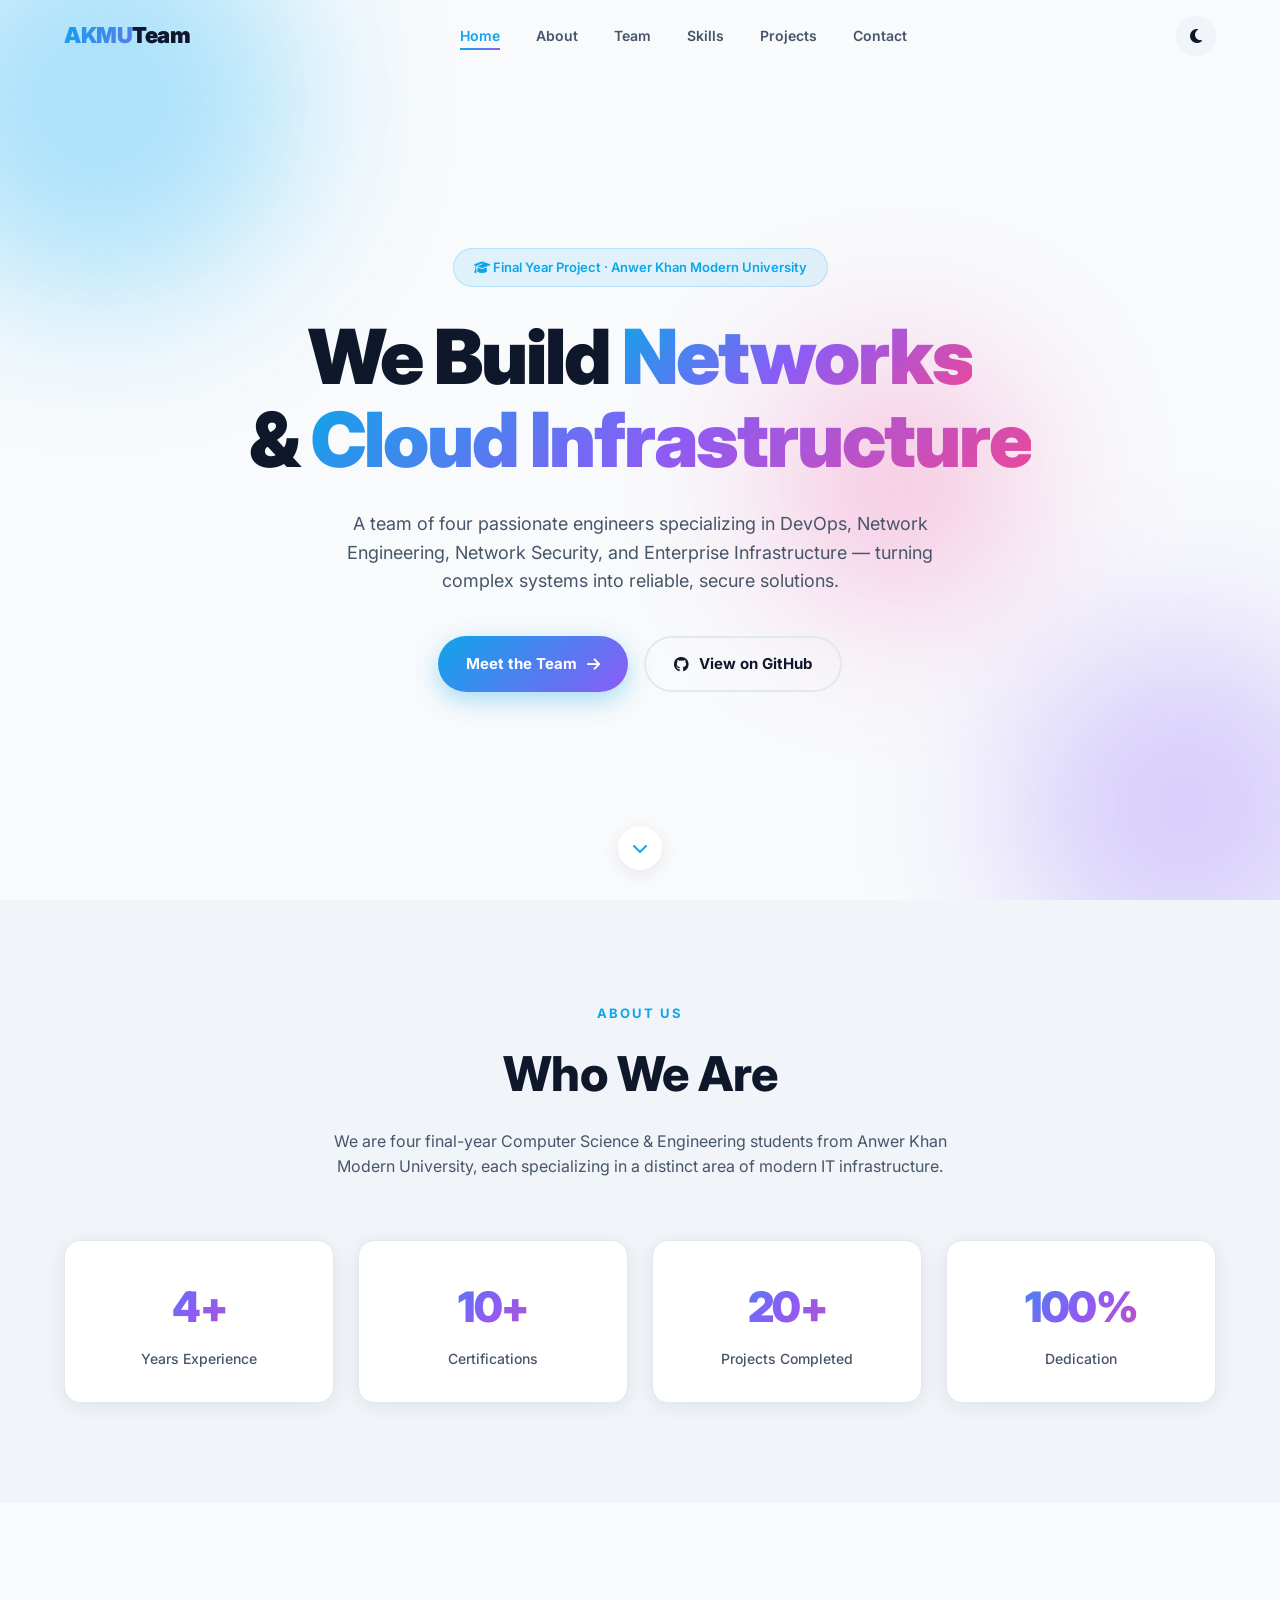
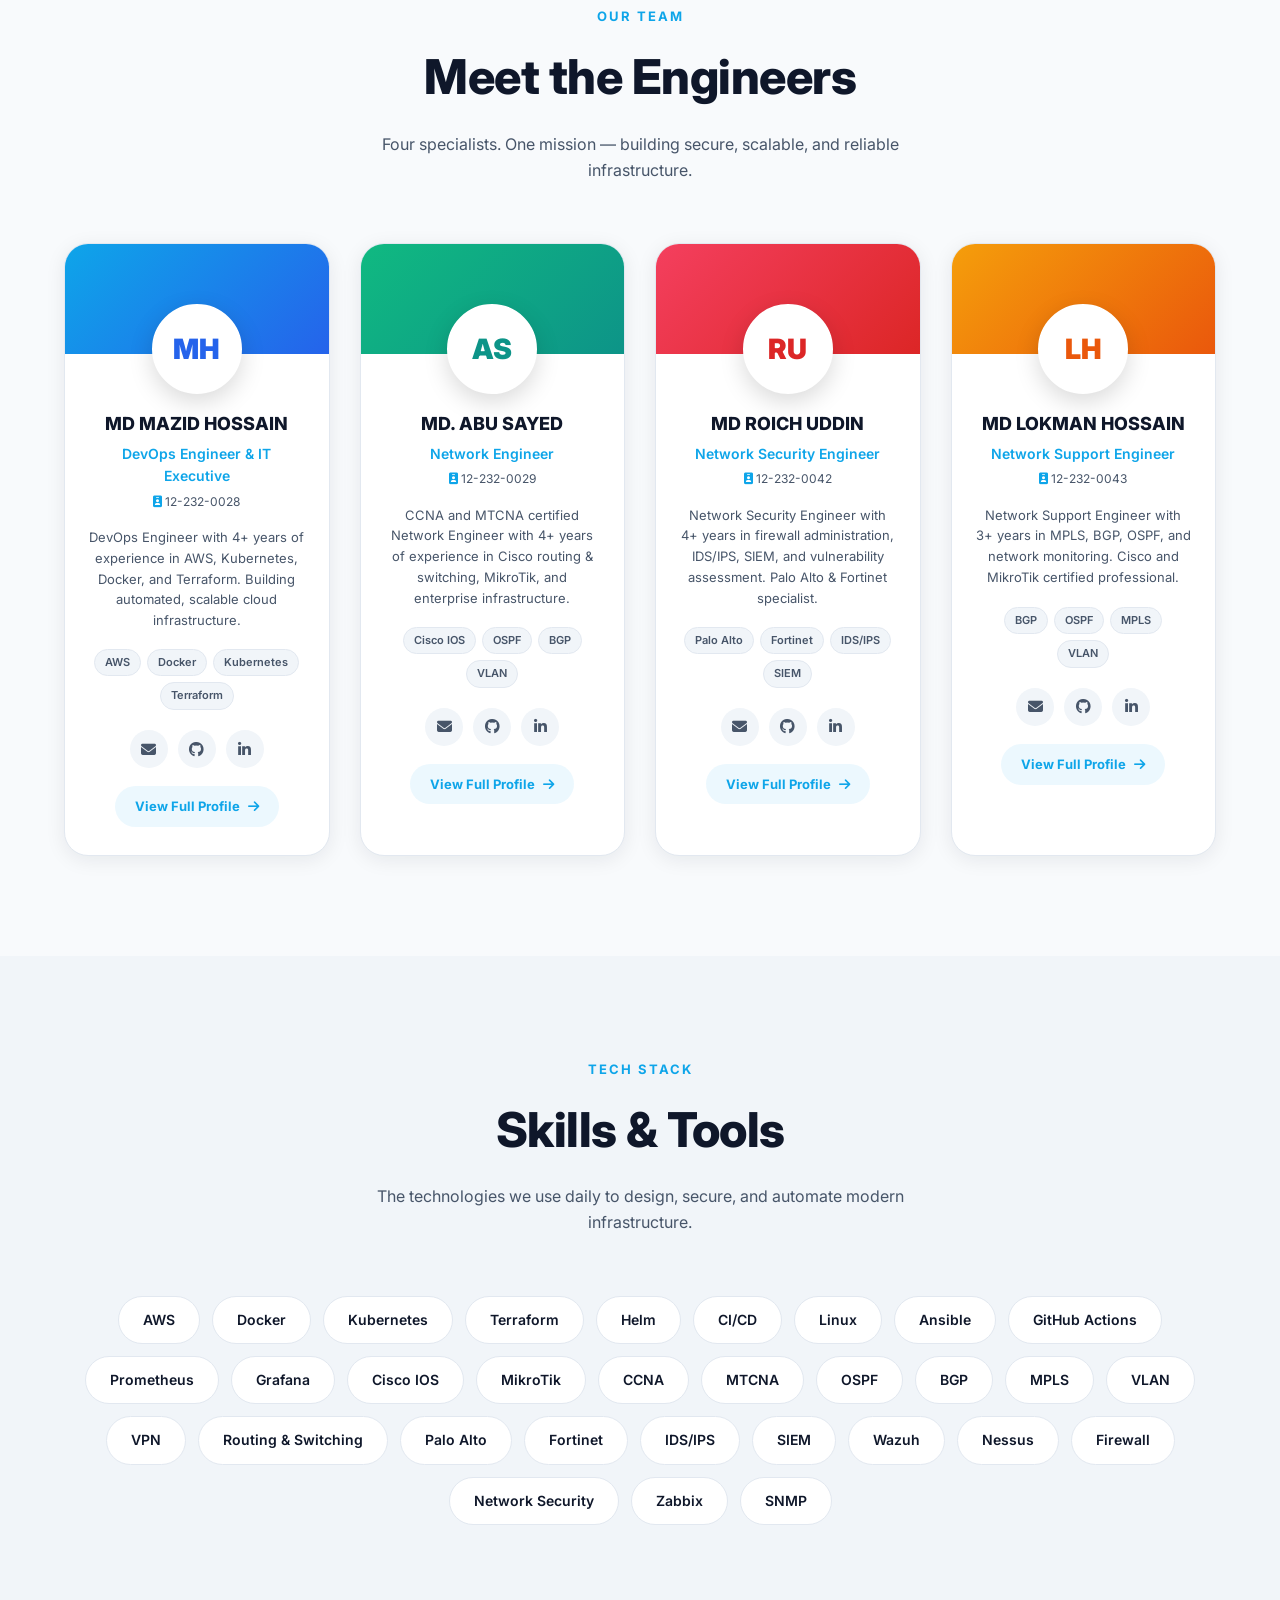
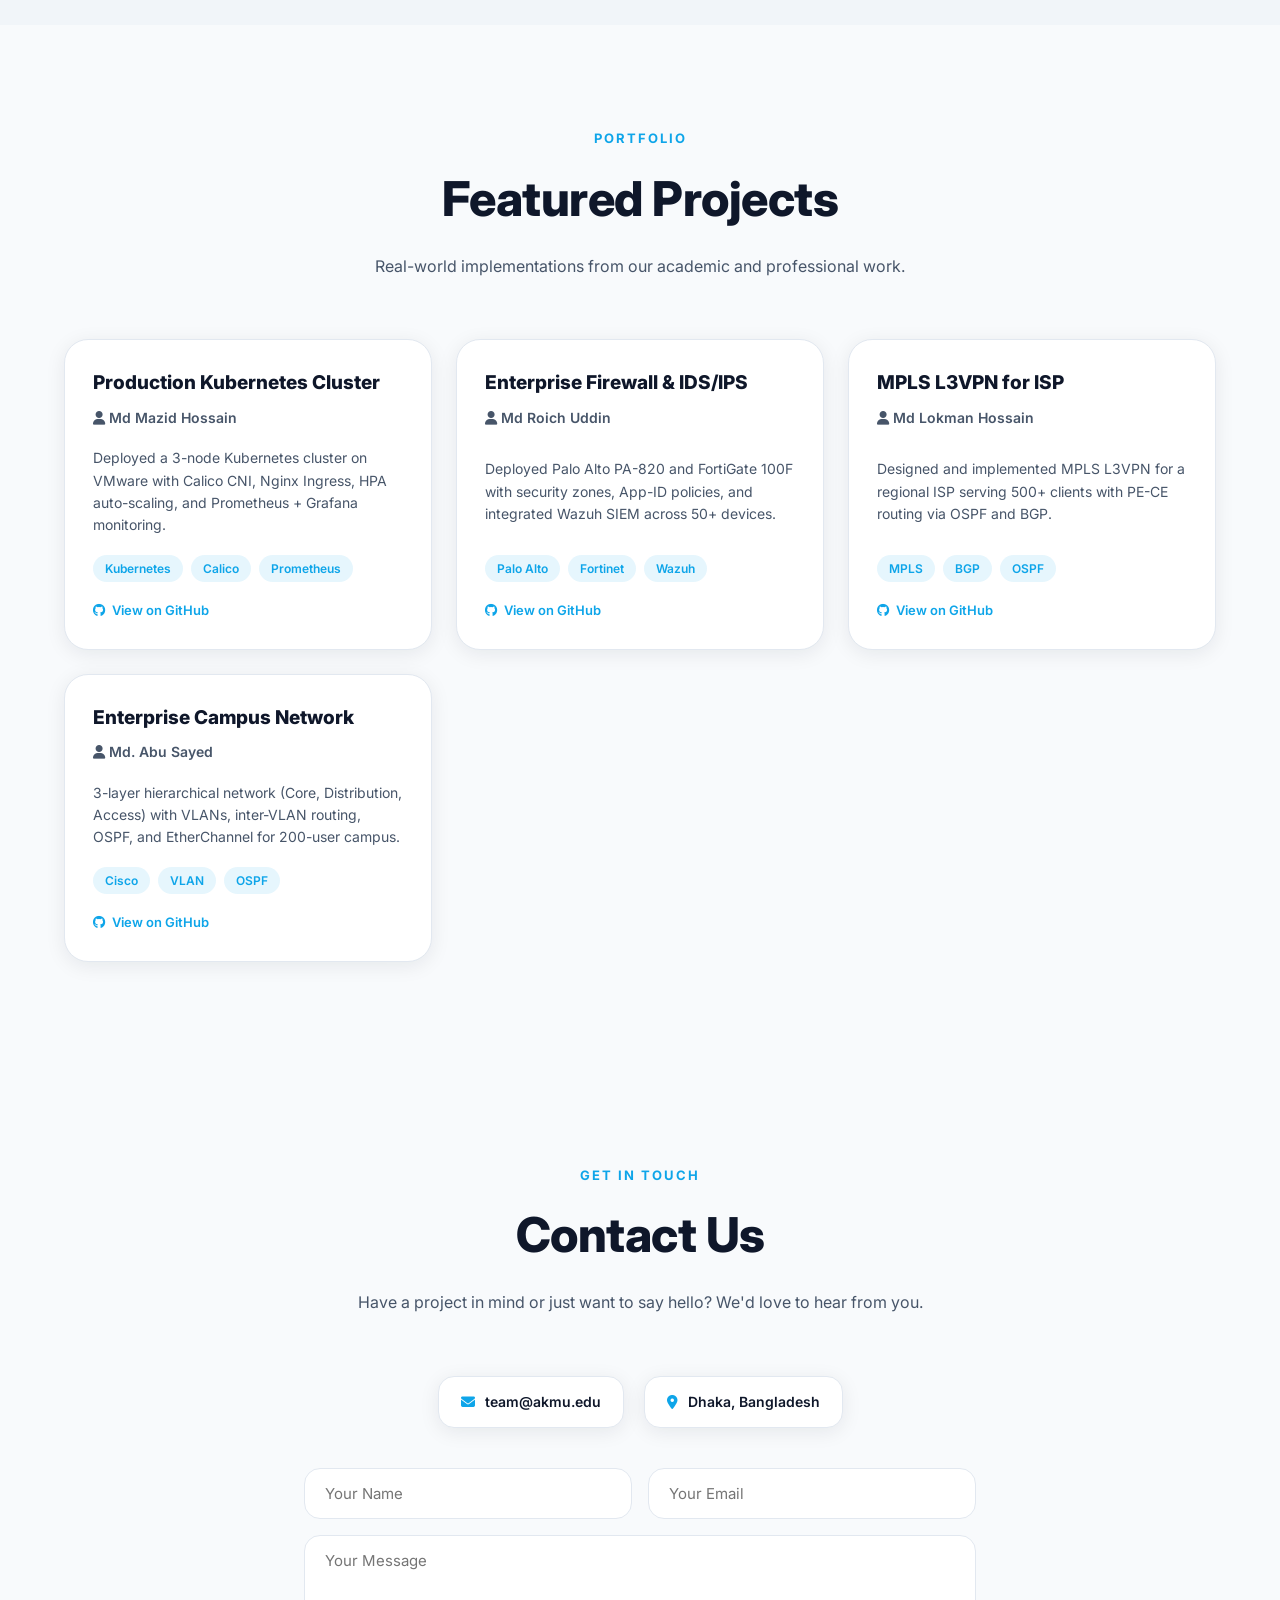
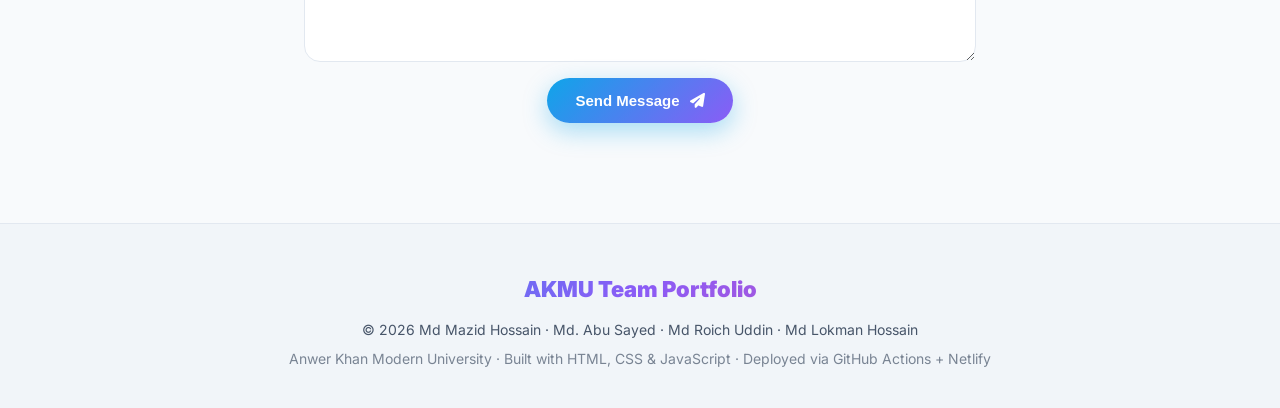
==== index.html @ a381afcb "feat: initial commit of AKMU team portfolio project" ====
<!DOCTYPE html>
<html lang="en">
<head>
  <meta charset="UTF-8" />
  <meta name="viewport" content="width=device-width, initial-scale=1.0" />
  <meta name="description" content="Team Portfolio — Anwer Khan Modern University Final Year Project. A team of 4 engineers specializing in DevOps, Networking, and Network Security." />
  <meta name="keywords" content="AKMU, Anwer Khan Modern University, Team Portfolio, DevOps, Networking, Network Security" />
  <meta name="author" content="AKMU Team" />
  <meta property="og:title" content="AKMU Team Portfolio" />
  <meta property="og:description" content="A team of 4 engineers — DevOps, Networking, and Security specialists." />
  <meta property="og:type" content="website" />

  <title>AKMU Team Portfolio | Networking · Security · DevOps</title>

  <link rel="icon" type="image/svg+xml" href="assets/favicon.svg" />
  <link rel="preconnect" href="https://fonts.googleapis.com">
  <link rel="preconnect" href="https://fonts.gstatic.com" crossorigin>
  <link href="https://fonts.googleapis.com/css2?family=Inter:wght@300;400;500;600;700;800;900&display=swap" rel="stylesheet">
  <link rel="stylesheet" href="https://cdnjs.cloudflare.com/ajax/libs/font-awesome/6.5.0/css/all.min.css">

  <link rel="stylesheet" href="css/style.css">
  <link rel="stylesheet" href="css/responsive.css">
</head>
<body>

  <nav class="navbar" id="navbar">
    <div class="nav-container">
      <a href="#home" class="logo">AKMU<span>Team</span></a>
      <ul class="nav-links" id="navLinks">
        <li><a href="#home" class="active">Home</a></li>
        <li><a href="#about">About</a></li>
        <li><a href="#team">Team</a></li>
        <li><a href="#skills">Skills</a></li>
        <li><a href="#projects">Projects</a></li>
        <li><a href="#contact">Contact</a></li>
      </ul>
      <div class="nav-actions">
        <button class="theme-toggle" id="themeToggle" aria-label="Toggle dark mode">
          <i class="fas fa-moon"></i>
        </button>
        <button class="hamburger" id="hamburger" aria-label="Open menu">
          <i class="fas fa-bars"></i>
        </button>
      </div>
    </div>
  </nav>

  <section class="hero" id="home">
    <div class="blob blob-1"></div>
    <div class="blob blob-2"></div>
    <div class="blob blob-3"></div>
    <div class="hero-content">
      <span class="hero-badge">
        <i class="fas fa-graduation-cap"></i> Final Year Project · Anwer Khan Modern University
      </span>
      <h1>
        We Build <span class="gradient-text">Networks</span><br>
        & <span class="gradient-text">Cloud Infrastructure</span>
      </h1>
      <p class="hero-desc">
        A team of four passionate engineers specializing in DevOps, Network Engineering,
        Network Security, and Enterprise Infrastructure — turning complex systems into
        reliable, secure solutions.
      </p>
      <div class="hero-buttons">
        <a href="#team" class="btn btn-primary">
          Meet the Team <i class="fas fa-arrow-right"></i>
        </a>
        <a href="https://github.com/" target="_blank" rel="noreferrer" class="btn btn-outline">
          <i class="fab fa-github"></i> View on GitHub
        </a>
      </div>
    </div>
    <a href="#about" class="scroll-down" aria-label="Scroll down">
      <i class="fas fa-chevron-down"></i>
    </a>
  </section>

  <section class="about section" id="about">
    <div class="container">
      <div class="section-header">
        <span class="section-tag">About Us</span>
        <h2>Who We Are</h2>
        <p>
          We are four final-year Computer Science & Engineering students from
          Anwer Khan Modern University, each specializing in a distinct area of
          modern IT infrastructure.
        </p>
      </div>
      <div class="stats-grid">
        <div class="stat-card"><h3 class="gradient-text">4+</h3><p>Years Experience</p></div>
        <div class="stat-card"><h3 class="gradient-text">10+</h3><p>Certifications</p></div>
        <div class="stat-card"><h3 class="gradient-text">20+</h3><p>Projects Completed</p></div>
        <div class="stat-card"><h3 class="gradient-text">100%</h3><p>Dedication</p></div>
      </div>
    </div>
  </section>

  <section class="team section" id="team">
    <div class="container">
      <div class="section-header">
        <span class="section-tag">Our Team</span>
        <h2>Meet the Engineers</h2>
        <p>Four specialists. One mission — building secure, scalable, and reliable infrastructure.</p>
      </div>
      <div class="team-grid" id="teamGrid"></div>
    </div>
  </section>

  <section class="skills section" id="skills">
    <div class="container">
      <div class="section-header">
        <span class="section-tag">Tech Stack</span>
        <h2>Skills & Tools</h2>
        <p>The technologies we use daily to design, secure, and automate modern infrastructure.</p>
      </div>
      <div class="skills-cloud" id="skillsCloud"></div>
    </div>
  </section>

  <section class="projects section" id="projects">
    <div class="container">
      <div class="section-header">
        <span class="section-tag">Portfolio</span>
        <h2>Featured Projects</h2>
        <p>Real-world implementations from our academic and professional work.</p>
      </div>
      <div class="projects-grid" id="projectsGrid"></div>
    </div>
  </section>

  <section class="contact section" id="contact">
    <div class="container-narrow">
      <div class="section-header">
        <span class="section-tag">Get in Touch</span>
        <h2>Contact Us</h2>
        <p>Have a project in mind or just want to say hello? We'd love to hear from you.</p>
      </div>
      <div class="contact-info">
        <div class="info-item"><i class="fas fa-envelope"></i><span>team@akmu.edu</span></div>
        <div class="info-item"><i class="fas fa-map-marker-alt"></i><span>Dhaka, Bangladesh</span></div>
      </div>
      <form class="contact-form" name="contact" method="POST" data-netlify="true">
        <input type="hidden" name="form-name" value="contact" />
        <div class="form-row">
          <input type="text" name="name" placeholder="Your Name" required />
          <input type="email" name="email" placeholder="Your Email" required />
        </div>
        <textarea name="message" rows="5" placeholder="Your Message" required></textarea>
        <button type="submit" class="btn btn-primary">
          Send Message <i class="fas fa-paper-plane"></i>
        </button>
      </form>
    </div>
  </section>

  <footer class="footer">
    <div class="container">
      <h3 class="gradient-text">AKMU Team Portfolio</h3>
      <p>© <span id="year"></span> Md Mazid Hossain · Md. Abu Sayed · Md Roich Uddin · Md Lokman Hossain</p>
      <p class="footer-sub">
        Anwer Khan Modern University · Built with HTML, CSS & JavaScript · Deployed via GitHub Actions + Netlify
      </p>
    </div>
  </footer>

  <script src="js/data.js"></script>
  <script src="js/team.js"></script>
  <script src="js/main.js"></script>
  <script src="js/darkmode.js"></script>
</body>
</html>
---- css/style.css ----
* { margin: 0; padding: 0; box-sizing: border-box; }

:root {
  --primary: #0ea5e9;
  --accent: #8b5cf6;
  --pink: #ec4899;
  --bg: #f8fafc;
  --bg-alt: #f1f5f9;
  --card: #ffffff;
  --text: #0f172a;
  --text-soft: #475569;
  --border: #e2e8f0;
  --shadow: 0 4px 20px rgba(15, 23, 42, 0.08);
  --shadow-lg: 0 20px 40px rgba(15, 23, 42, 0.15);
  --radius: 16px;
  --radius-lg: 24px;
  --transition: all 0.3s cubic-bezier(0.4, 0, 0.2, 1);
}

body.dark {
  --bg: #0f172a;
  --bg-alt: #1e293b;
  --card: #1e293b;
  --text: #f1f5f9;
  --text-soft: #94a3b8;
  --border: #334155;
  --shadow: 0 4px 20px rgba(0, 0, 0, 0.3);
  --shadow-lg: 0 20px 40px rgba(0, 0, 0, 0.5);
}

html { scroll-behavior: smooth; }

body {
  font-family: 'Inter', system-ui, -apple-system, sans-serif;
  background: var(--bg);
  color: var(--text);
  line-height: 1.6;
  overflow-x: hidden;
  transition: background 0.3s, color 0.3s;
}

img { max-width: 100%; display: block; }
a { text-decoration: none; color: inherit; }
ul { list-style: none; }

.container { max-width: 1200px; margin: 0 auto; padding: 0 24px; }
.container-narrow { max-width: 720px; margin: 0 auto; padding: 0 24px; }
.section { padding: 100px 0; }

.section-header { text-align: center; margin-bottom: 60px; }

.section-tag {
  display: inline-block;
  font-size: 13px;
  font-weight: 700;
  text-transform: uppercase;
  letter-spacing: 2px;
  color: var(--primary);
  margin-bottom: 12px;
}

.section-header h2 {
  font-size: clamp(28px, 4vw, 48px);
  font-weight: 800;
  margin-bottom: 16px;
  letter-spacing: -0.5px;
}

.section-header p {
  color: var(--text-soft);
  max-width: 620px;
  margin: 0 auto;
  font-size: 16px;
}

.gradient-text {
  background: linear-gradient(135deg, #0ea5e9 0%, #8b5cf6 50%, #ec4899 100%);
  -webkit-background-clip: text;
  background-clip: text;
  -webkit-text-fill-color: transparent;
}

/* NAVBAR */
.navbar {
  position: fixed;
  top: 0; left: 0; width: 100%;
  z-index: 1000;
  padding: 16px 0;
  transition: var(--transition);
}

.navbar.scrolled {
  background: rgba(255, 255, 255, 0.85);
  backdrop-filter: blur(20px);
  -webkit-backdrop-filter: blur(20px);
  box-shadow: var(--shadow);
  padding: 12px 0;
}

body.dark .navbar.scrolled { background: rgba(15, 23, 42, 0.85); }

.nav-container {
  max-width: 1200px;
  margin: 0 auto;
  padding: 0 24px;
  display: flex;
  align-items: center;
  justify-content: space-between;
}

.logo {
  font-size: 22px;
  font-weight: 900;
  letter-spacing: -0.5px;
  background: linear-gradient(135deg, #0ea5e9, #8b5cf6);
  -webkit-background-clip: text;
  background-clip: text;
  -webkit-text-fill-color: transparent;
}

.logo span { -webkit-text-fill-color: var(--text); color: var(--text); }

.nav-links { display: flex; gap: 36px; }

.nav-links a {
  font-size: 14px;
  font-weight: 600;
  color: var(--text-soft);
  position: relative;
  transition: var(--transition);
}

.nav-links a::after {
  content: '';
  position: absolute;
  bottom: -6px; left: 0;
  width: 0; height: 2px;
  background: linear-gradient(90deg, var(--primary), var(--accent));
  transition: width 0.3s;
}

.nav-links a:hover, .nav-links a.active { color: var(--primary); }
.nav-links a:hover::after, .nav-links a.active::after { width: 100%; }

.nav-actions { display: flex; align-items: center; gap: 12px; }

.theme-toggle, .hamburger {
  width: 40px; height: 40px;
  border-radius: 50%;
  border: none;
  background: var(--bg-alt);
  color: var(--text);
  cursor: pointer;
  font-size: 16px;
  transition: var(--transition);
  display: flex;
  align-items: center;
  justify-content: center;
}

.theme-toggle:hover {
  background: linear-gradient(135deg, var(--primary), var(--accent));
  color: #fff;
  transform: rotate(20deg);
}

.hamburger { display: none; }

/* HERO */
.hero {
  min-height: 100vh;
  display: flex;
  align-items: center;
  justify-content: center;
  position: relative;
  overflow: hidden;
  padding: 100px 24px 60px;
}

.blob {
  position: absolute;
  border-radius: 50%;
  filter: blur(80px);
  opacity: 0.4;
  animation: float 8s ease-in-out infinite;
}

.blob-1 { width: 400px; height: 400px; background: #38bdf8; top: -100px; left: -100px; }
.blob-2 { width: 350px; height: 350px; background: #a78bfa; bottom: -80px; right: -80px; animation-delay: 2s; }
.blob-3 { width: 250px; height: 250px; background: #f472b6; top: 40%; right: 20%; animation-delay: 4s; }

@keyframes float {
  0%, 100% { transform: translate(0, 0) scale(1); }
  50% { transform: translate(30px, -30px) scale(1.1); }
}

.hero-content { max-width: 900px; text-align: center; position: relative; z-index: 2; }

.hero-badge {
  display: inline-block;
  padding: 8px 20px;
  font-size: 13px;
  font-weight: 600;
  border-radius: 999px;
  background: rgba(14, 165, 233, 0.1);
  color: var(--primary);
  border: 1px solid rgba(14, 165, 233, 0.2);
  margin-bottom: 28px;
  animation: fadeUp 0.8s ease-out;
}

.hero h1 {
  font-size: clamp(36px, 6vw, 76px);
  font-weight: 900;
  line-height: 1.1;
  letter-spacing: -2px;
  margin-bottom: 28px;
  animation: fadeUp 0.8s ease-out 0.1s both;
}

.hero-desc {
  font-size: clamp(15px, 1.5vw, 18px);
  color: var(--text-soft);
  max-width: 640px;
  margin: 0 auto 40px;
  animation: fadeUp 0.8s ease-out 0.2s both;
}

.hero-buttons {
  display: flex;
  gap: 16px;
  justify-content: center;
  flex-wrap: wrap;
  animation: fadeUp 0.8s ease-out 0.3s both;
}

@keyframes fadeUp {
  from { opacity: 0; transform: translateY(30px); }
  to { opacity: 1; transform: translateY(0); }
}

.btn {
  display: inline-flex;
  align-items: center;
  gap: 10px;
  padding: 14px 28px;
  border-radius: 999px;
  font-size: 15px;
  font-weight: 700;
  cursor: pointer;
  border: none;
  transition: var(--transition);
  white-space: nowrap;
}

.btn-primary {
  background: linear-gradient(135deg, var(--primary), var(--accent));
  color: #fff;
  box-shadow: 0 8px 24px rgba(14, 165, 233, 0.35);
}

.btn-primary:hover { transform: translateY(-3px); box-shadow: 0 12px 32px rgba(14, 165, 233, 0.5); }

.btn-outline {
  background: transparent;
  color: var(--text);
  border: 2px solid var(--border);
}

.btn-outline:hover { border-color: var(--primary); color: var(--primary); transform: translateY(-3px); }

.scroll-down {
  position: absolute;
  bottom: 30px;
  left: 50%;
  transform: translateX(-50%);
  width: 44px; height: 44px;
  border-radius: 50%;
  background: var(--card);
  box-shadow: var(--shadow);
  display: flex;
  align-items: center;
  justify-content: center;
  color: var(--primary);
  animation: bounce 2s infinite;
  z-index: 2;
}

@keyframes bounce {
  0%, 100% { transform: translateX(-50%) translateY(0); }
  50% { transform: translateX(-50%) translateY(-10px); }
}

/* ABOUT */
.about { background: var(--bg-alt); }

.stats-grid { display: grid; grid-template-columns: repeat(4, 1fr); gap: 24px; }

.stat-card {
  background: var(--card);
  padding: 32px 20px;
  border-radius: var(--radius);
  text-align: center;
  box-shadow: var(--shadow);
  transition: var(--transition);
  border: 1px solid var(--border);
}

.stat-card:hover { transform: translateY(-6px); box-shadow: var(--shadow-lg); }
.stat-card h3 { font-size: 42px; font-weight: 900; letter-spacing: -1.5px; margin-bottom: 8px; }
.stat-card p { color: var(--text-soft); font-size: 14px; font-weight: 500; }

/* TEAM */
.team-grid {
  display: grid;
  grid-template-columns: repeat(auto-fit, minmax(260px, 1fr));
  gap: 30px;
}

.member-card {
  background: var(--card);
  border-radius: var(--radius-lg);
  overflow: hidden;
  box-shadow: var(--shadow);
  transition: var(--transition);
  border: 1px solid var(--border);
}

.member-card:hover { transform: translateY(-10px); box-shadow: var(--shadow-lg); }

.member-header { height: 110px; position: relative; }

.member-header.blue   { background: linear-gradient(135deg, #0ea5e9, #2563eb); }
.member-header.green  { background: linear-gradient(135deg, #10b981, #0d9488); }
.member-header.red    { background: linear-gradient(135deg, #f43f5e, #dc2626); }
.member-header.orange { background: linear-gradient(135deg, #f59e0b, #ea580c); }

.member-avatar {
  position: absolute;
  bottom: -40px;
  left: 50%;
  transform: translateX(-50%);
  width: 90px; height: 90px;
  border-radius: 50%;
  background: var(--card);
  display: flex;
  align-items: center;
  justify-content: center;
  font-size: 28px;
  font-weight: 900;
  box-shadow: 0 8px 24px rgba(0, 0, 0, 0.15);
  border: 4px solid var(--card);
}

.member-header.blue   .member-avatar { color: #2563eb; }
.member-header.green  .member-avatar { color: #0d9488; }
.member-header.red    .member-avatar { color: #dc2626; }
.member-header.orange .member-avatar { color: #ea580c; }

.member-body { padding: 56px 24px 28px; text-align: center; }

.member-name { font-size: 18px; font-weight: 800; margin-bottom: 4px; color: var(--text); }
.member-role { font-size: 14px; font-weight: 600; color: var(--primary); margin-bottom: 4px; }
.member-id { font-size: 12px; color: var(--text-soft); margin-bottom: 16px; }
.member-id i { color: var(--primary); }

.member-bio {
  font-size: 13px;
  color: var(--text-soft);
  line-height: 1.6;
  margin-bottom: 18px;
  min-height: 84px;
}

.member-skills {
  display: flex;
  flex-wrap: wrap;
  justify-content: center;
  gap: 6px;
  margin-bottom: 20px;
}

.skill-tag {
  font-size: 11px;
  font-weight: 600;
  padding: 4px 10px;
  border-radius: 999px;
  background: var(--bg-alt);
  color: var(--text-soft);
  border: 1px solid var(--border);
}

.member-socials { display: flex; justify-content: center; gap: 10px; margin-bottom: 18px; }

.social-btn {
  width: 38px; height: 38px;
  border-radius: 50%;
  background: var(--bg-alt);
  display: flex;
  align-items: center;
  justify-content: center;
  color: var(--text-soft);
  transition: var(--transition);
  font-size: 15px;
}

.social-btn:hover {
  background: linear-gradient(135deg, var(--primary), var(--accent));
  color: #fff;
  transform: translateY(-3px) scale(1.1);
}

.view-profile {
  display: inline-flex;
  align-items: center;
  gap: 8px;
  font-size: 13px;
  font-weight: 700;
  color: var(--primary);
  padding: 10px 20px;
  border-radius: 999px;
  background: rgba(14, 165, 233, 0.08);
  transition: var(--transition);
}

.view-profile:hover { gap: 12px; background: var(--primary); color: #fff; }

/* SKILLS */
.skills { background: var(--bg-alt); }

.skills-cloud {
  display: flex;
  flex-wrap: wrap;
  justify-content: center;
  gap: 12px;
}

.skill-pill {
  padding: 12px 24px;
  background: var(--card);
  border: 1px solid var(--border);
  border-radius: 999px;
  font-size: 14px;
  font-weight: 600;
  color: var(--text);
  transition: var(--transition);
  cursor: default;
}

.skill-pill:hover {
  border-color: var(--primary);
  color: var(--primary);
  transform: translateY(-3px);
  box-shadow: 0 8px 20px rgba(14, 165, 233, 0.15);
}

/* PROJECTS */
.projects-grid {
  display: grid;
  grid-template-columns: repeat(auto-fit, minmax(320px, 1fr));
  gap: 24px;
}

.project-card {
  background: var(--card);
  padding: 28px;
  border-radius: var(--radius-lg);
  border: 1px solid var(--border);
  box-shadow: var(--shadow);
  transition: var(--transition);
  display: flex;
  flex-direction: column;
}

.project-card:hover {
  transform: translateY(-8px);
  box-shadow: var(--shadow-lg);
  border-color: var(--primary);
}

.project-card h3 { font-size: 19px; font-weight: 800; margin-bottom: 8px; color: var(--text); }
.project-author { font-size: 13px; color: var(--primary); font-weight: 600; margin-bottom: 12px; }
.project-card p { font-size: 14px; color: var(--text-soft); line-height: 1.6; margin-bottom: 18px; flex-grow: 1; }

.project-tags { display: flex; flex-wrap: wrap; gap: 8px; margin-bottom: 18px; }

.project-tag {
  font-size: 12px;
  font-weight: 600;
  padding: 4px 12px;
  border-radius: 999px;
  background: rgba(14, 165, 233, 0.1);
  color: var(--primary);
}

.project-links { display: flex; gap: 16px; font-size: 13px; font-weight: 600; }

.project-links a {
  color: var(--primary);
  display: inline-flex;
  align-items: center;
  gap: 6px;
  transition: var(--transition);
}

.project-links a:hover { gap: 10px; }

/* CONTACT */
.contact-info {
  display: flex;
  justify-content: center;
  gap: 20px;
  margin-bottom: 40px;
  flex-wrap: wrap;
}

.info-item {
  display: flex;
  align-items: center;
  gap: 10px;
  padding: 14px 22px;
  background: var(--card);
  border-radius: var(--radius);
  border: 1px solid var(--border);
  font-size: 14px;
  font-weight: 600;
  box-shadow: var(--shadow);
}

.info-item i { color: var(--primary); }

.contact-form { display: flex; flex-direction: column; gap: 16px; }
.form-row { display: grid; grid-template-columns: 1fr 1fr; gap: 16px; }

.contact-form input,
.contact-form textarea {
  width: 100%;
  padding: 15px 20px;
  border-radius: var(--radius);
  border: 1px solid var(--border);
  background: var(--card);
  color: var(--text);
  font-family: inherit;
  font-size: 15px;
  transition: var(--transition);
  resize: vertical;
}

.contact-form input:focus,
.contact-form textarea:focus {
  outline: none;
  border-color: var(--primary);
  box-shadow: 0 0 0 4px rgba(14, 165, 233, 0.12);
}

.contact-form button { align-self: center; }

/* FOOTER */
.footer {
  padding: 48px 0 32px;
  text-align: center;
  border-top: 1px solid var(--border);
  background: var(--bg-alt);
}

.footer h3 { font-size: 22px; font-weight: 900; margin-bottom: 12px; }
.footer p { font-size: 14px; color: var(--text-soft); margin-bottom: 6px; }
.footer-sub { font-size: 12px; opacity: 0.7; }
---- css/responsive.css ----
@media (max-width: 900px) {
  .stats-grid { grid-template-columns: repeat(2, 1fr); }

  .nav-links {
    position: fixed;
    top: 72px;
    left: 0;
    width: 100%;
    flex-direction: column;
    gap: 0;
    background: var(--card);
    padding: 20px 0;
    box-shadow: var(--shadow);
    transform: translateY(-150%);
    transition: transform 0.4s ease;
    z-index: 999;
  }

  .nav-links.open { transform: translateY(0); }
  .nav-links li { width: 100%; text-align: center; }
  .nav-links a { display: block; padding: 14px 24px; }
  .nav-links a::after { display: none; }
  .hamburger { display: flex; }
}

@media (max-width: 600px) {
  .section { padding: 70px 0; }
  .stats-grid { grid-template-columns: repeat(2, 1fr); gap: 14px; }
  .stat-card { padding: 24px 12px; }
  .stat-card h3 { font-size: 32px; }
  .form-row { grid-template-columns: 1fr; }
  .hero-buttons { flex-direction: column; align-items: stretch; }
  .btn { justify-content: center; }
  .contact-info { flex-direction: column; align-items: center; }
}
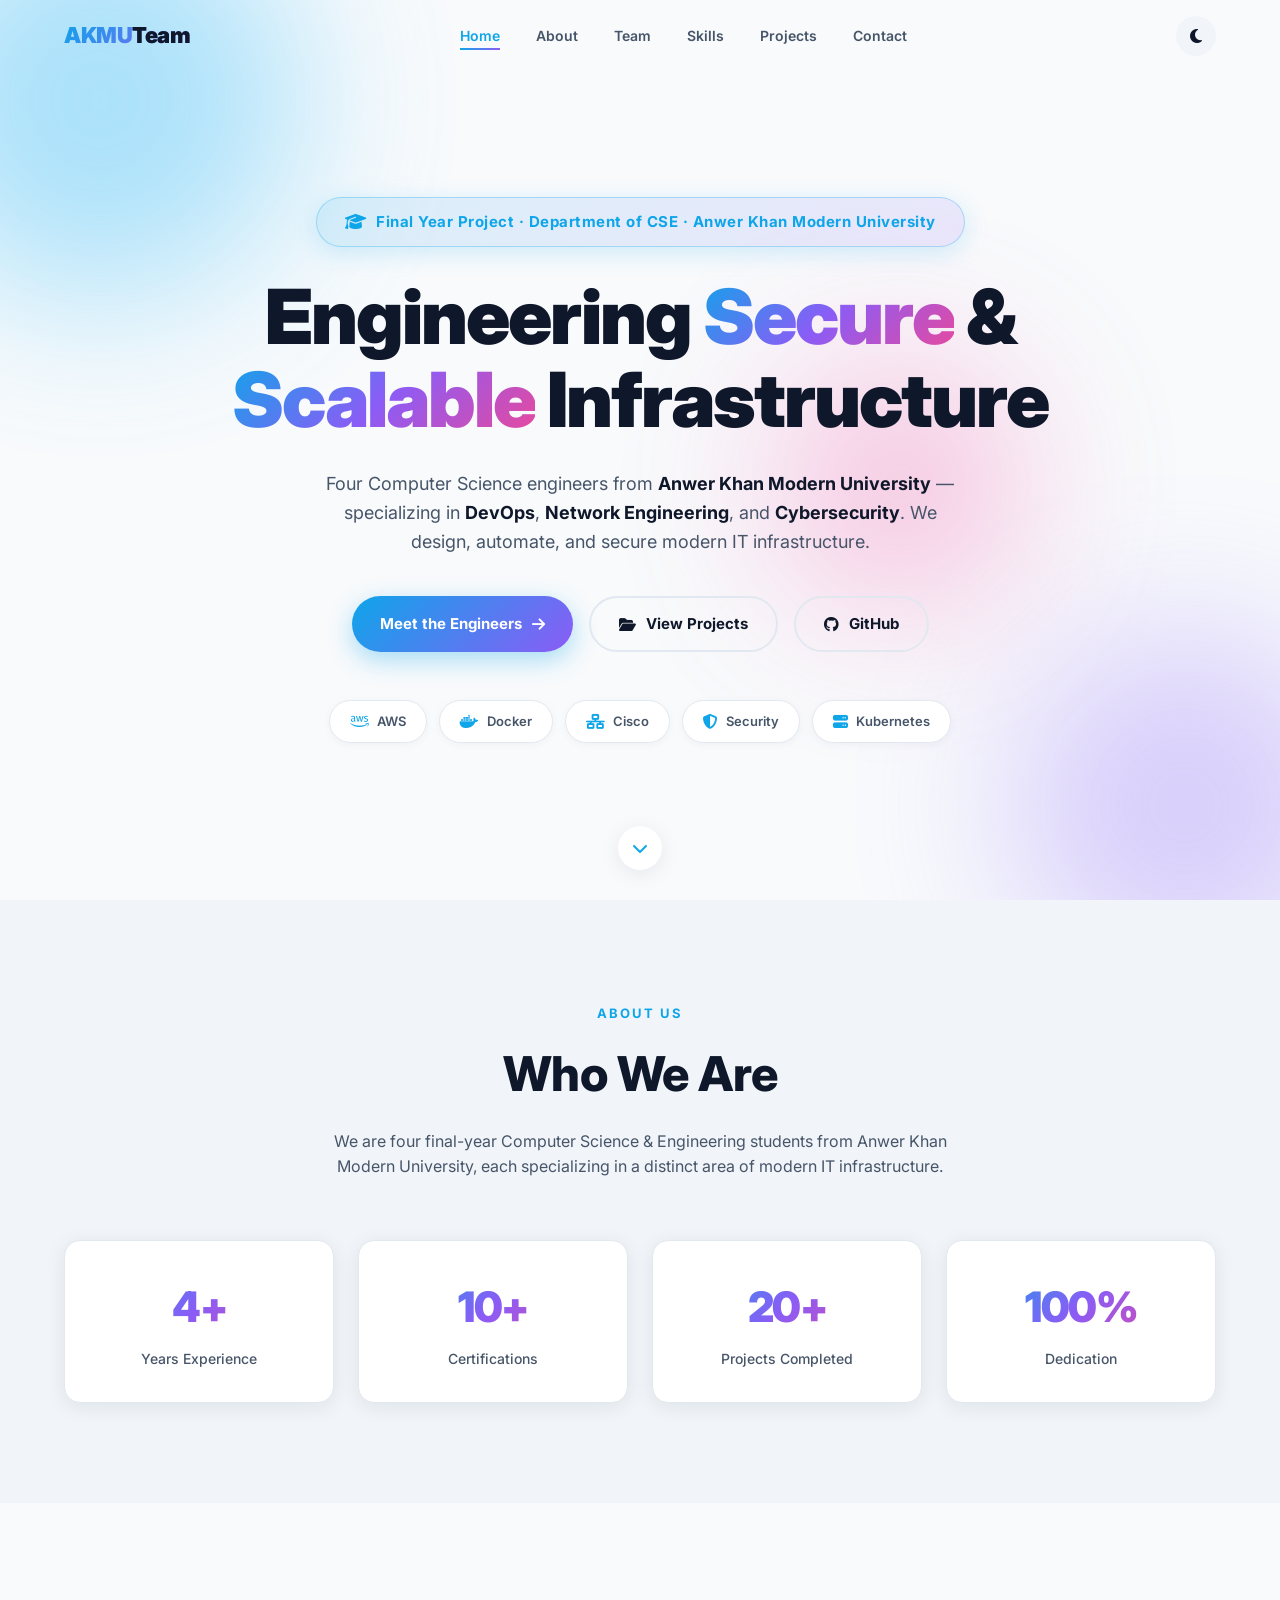
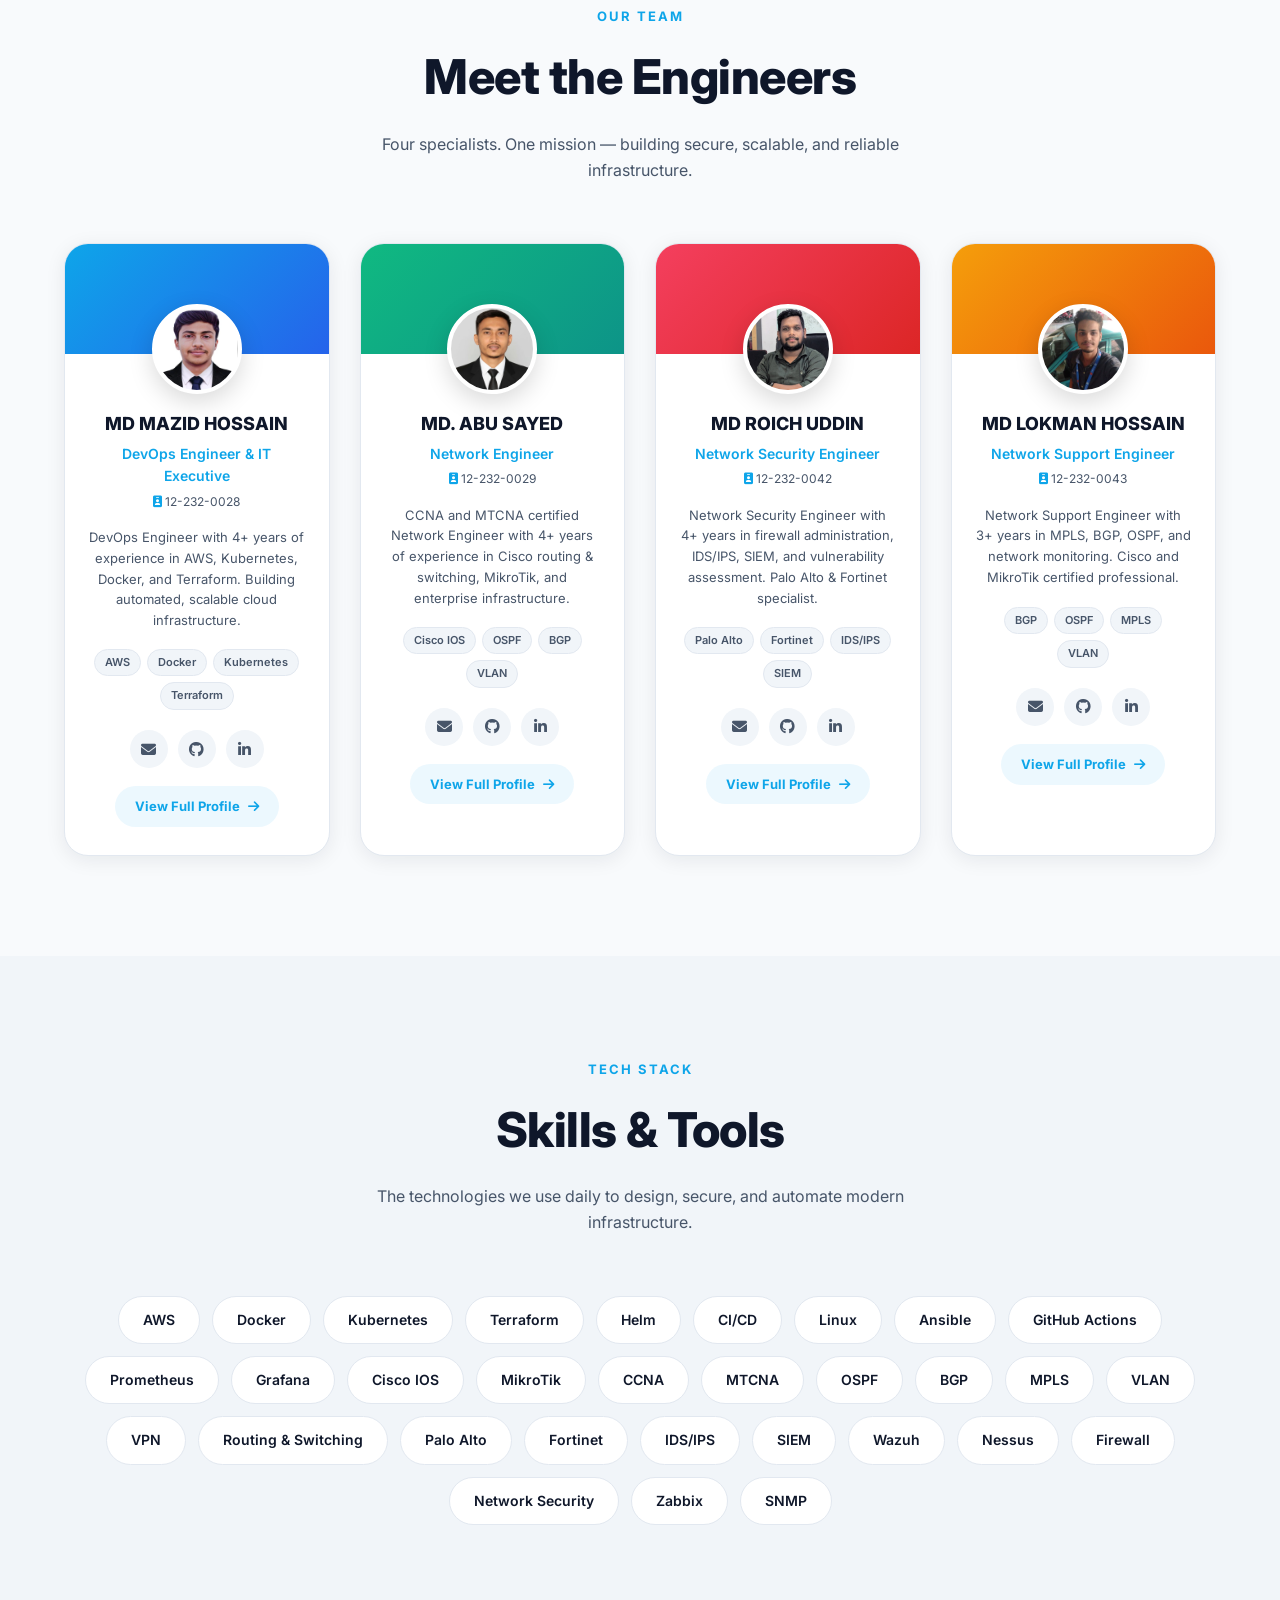
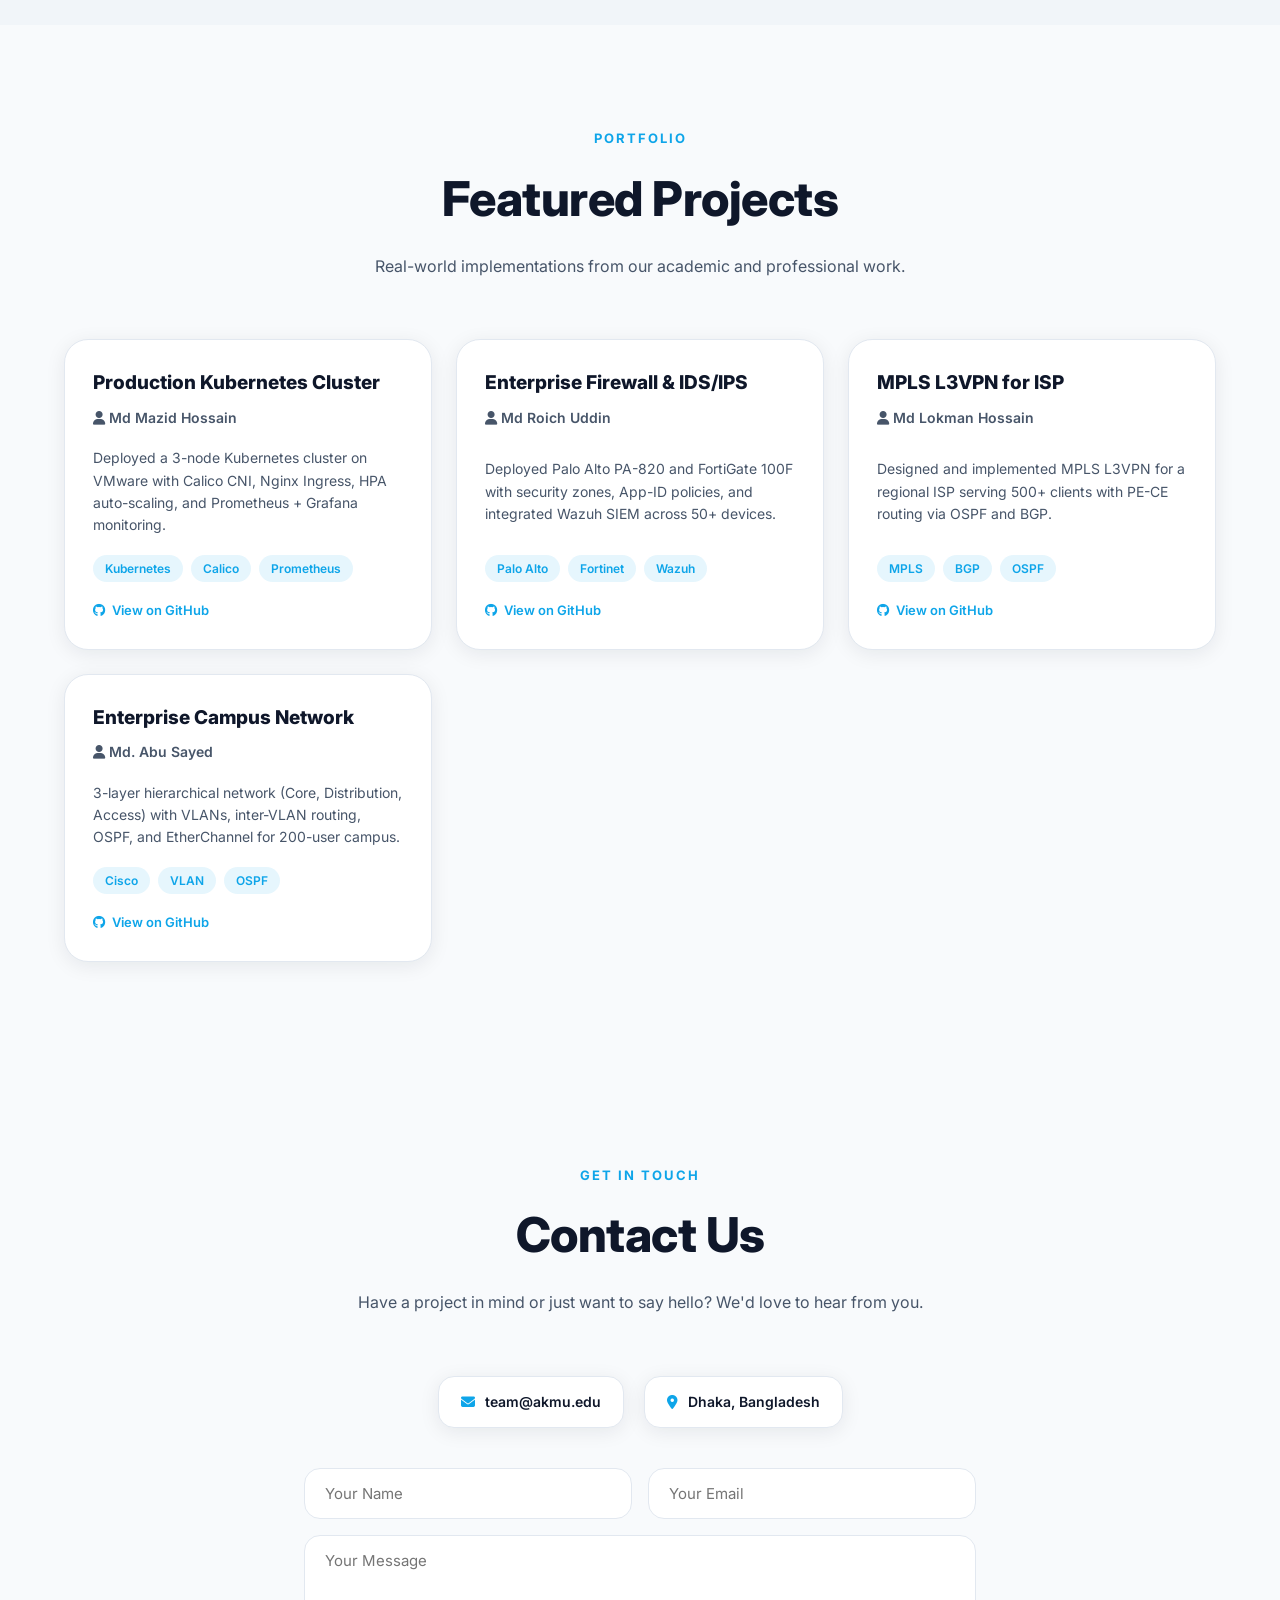
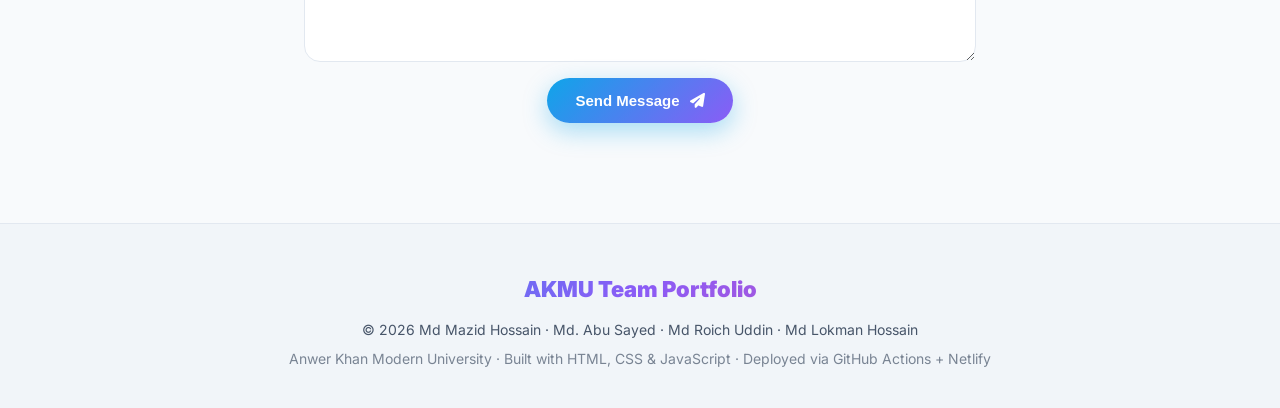
==== commit 290964eb: "feat: enhance hero with bigger badge, new content, and tech stack chips" ====
--- a/index.html
+++ b/index.html
@@ -1,172 +1,183 @@
-<!DOCTYPE html>
-<html lang="en">
-<head>
-  <meta charset="UTF-8" />
-  <meta name="viewport" content="width=device-width, initial-scale=1.0" />
-  <meta name="description" content="Team Portfolio — Anwer Khan Modern University Final Year Project. A team of 4 engineers specializing in DevOps, Networking, and Network Security." />
-  <meta name="keywords" content="AKMU, Anwer Khan Modern University, Team Portfolio, DevOps, Networking, Network Security" />
-  <meta name="author" content="AKMU Team" />
-  <meta property="og:title" content="AKMU Team Portfolio" />
-  <meta property="og:description" content="A team of 4 engineers — DevOps, Networking, and Security specialists." />
-  <meta property="og:type" content="website" />
-
-  <title>AKMU Team Portfolio | Networking · Security · DevOps</title>
-
-  <link rel="icon" type="image/svg+xml" href="assets/favicon.svg" />
-  <link rel="preconnect" href="https://fonts.googleapis.com">
-  <link rel="preconnect" href="https://fonts.gstatic.com" crossorigin>
-  <link href="https://fonts.googleapis.com/css2?family=Inter:wght@300;400;500;600;700;800;900&display=swap" rel="stylesheet">
-  <link rel="stylesheet" href="https://cdnjs.cloudflare.com/ajax/libs/font-awesome/6.5.0/css/all.min.css">
-
-  <link rel="stylesheet" href="css/style.css">
-  <link rel="stylesheet" href="css/responsive.css">
-</head>
-<body>
-
-  <nav class="navbar" id="navbar">
-    <div class="nav-container">
-      <a href="#home" class="logo">AKMU<span>Team</span></a>
-      <ul class="nav-links" id="navLinks">
-        <li><a href="#home" class="active">Home</a></li>
-        <li><a href="#about">About</a></li>
-        <li><a href="#team">Team</a></li>
-        <li><a href="#skills">Skills</a></li>
-        <li><a href="#projects">Projects</a></li>
-        <li><a href="#contact">Contact</a></li>
-      </ul>
-      <div class="nav-actions">
-        <button class="theme-toggle" id="themeToggle" aria-label="Toggle dark mode">
-          <i class="fas fa-moon"></i>
-        </button>
-        <button class="hamburger" id="hamburger" aria-label="Open menu">
-          <i class="fas fa-bars"></i>
-        </button>
-      </div>
-    </div>
-  </nav>
-
-  <section class="hero" id="home">
-    <div class="blob blob-1"></div>
-    <div class="blob blob-2"></div>
-    <div class="blob blob-3"></div>
-    <div class="hero-content">
-      <span class="hero-badge">
-        <i class="fas fa-graduation-cap"></i> Final Year Project · Anwer Khan Modern University
-      </span>
-      <h1>
-        We Build <span class="gradient-text">Networks</span><br>
-        & <span class="gradient-text">Cloud Infrastructure</span>
-      </h1>
-      <p class="hero-desc">
-        A team of four passionate engineers specializing in DevOps, Network Engineering,
-        Network Security, and Enterprise Infrastructure — turning complex systems into
-        reliable, secure solutions.
-      </p>
-      <div class="hero-buttons">
-        <a href="#team" class="btn btn-primary">
-          Meet the Team <i class="fas fa-arrow-right"></i>
-        </a>
-        <a href="https://github.com/" target="_blank" rel="noreferrer" class="btn btn-outline">
-          <i class="fab fa-github"></i> View on GitHub
-        </a>
-      </div>
-    </div>
-    <a href="#about" class="scroll-down" aria-label="Scroll down">
-      <i class="fas fa-chevron-down"></i>
-    </a>
-  </section>
-
-  <section class="about section" id="about">
-    <div class="container">
-      <div class="section-header">
-        <span class="section-tag">About Us</span>
-        <h2>Who We Are</h2>
-        <p>
-          We are four final-year Computer Science & Engineering students from
-          Anwer Khan Modern University, each specializing in a distinct area of
-          modern IT infrastructure.
-        </p>
-      </div>
-      <div class="stats-grid">
-        <div class="stat-card"><h3 class="gradient-text">4+</h3><p>Years Experience</p></div>
-        <div class="stat-card"><h3 class="gradient-text">10+</h3><p>Certifications</p></div>
-        <div class="stat-card"><h3 class="gradient-text">20+</h3><p>Projects Completed</p></div>
-        <div class="stat-card"><h3 class="gradient-text">100%</h3><p>Dedication</p></div>
-      </div>
-    </div>
-  </section>
-
-  <section class="team section" id="team">
-    <div class="container">
-      <div class="section-header">
-        <span class="section-tag">Our Team</span>
-        <h2>Meet the Engineers</h2>
-        <p>Four specialists. One mission — building secure, scalable, and reliable infrastructure.</p>
-      </div>
-      <div class="team-grid" id="teamGrid"></div>
-    </div>
-  </section>
-
-  <section class="skills section" id="skills">
-    <div class="container">
-      <div class="section-header">
-        <span class="section-tag">Tech Stack</span>
-        <h2>Skills & Tools</h2>
-        <p>The technologies we use daily to design, secure, and automate modern infrastructure.</p>
-      </div>
-      <div class="skills-cloud" id="skillsCloud"></div>
-    </div>
-  </section>
-
-  <section class="projects section" id="projects">
-    <div class="container">
-      <div class="section-header">
-        <span class="section-tag">Portfolio</span>
-        <h2>Featured Projects</h2>
-        <p>Real-world implementations from our academic and professional work.</p>
-      </div>
-      <div class="projects-grid" id="projectsGrid"></div>
-    </div>
-  </section>
-
-  <section class="contact section" id="contact">
-    <div class="container-narrow">
-      <div class="section-header">
-        <span class="section-tag">Get in Touch</span>
-        <h2>Contact Us</h2>
-        <p>Have a project in mind or just want to say hello? We'd love to hear from you.</p>
-      </div>
-      <div class="contact-info">
-        <div class="info-item"><i class="fas fa-envelope"></i><span>team@akmu.edu</span></div>
-        <div class="info-item"><i class="fas fa-map-marker-alt"></i><span>Dhaka, Bangladesh</span></div>
-      </div>
-      <form class="contact-form" name="contact" method="POST" data-netlify="true">
-        <input type="hidden" name="form-name" value="contact" />
-        <div class="form-row">
-          <input type="text" name="name" placeholder="Your Name" required />
-          <input type="email" name="email" placeholder="Your Email" required />
-        </div>
-        <textarea name="message" rows="5" placeholder="Your Message" required></textarea>
-        <button type="submit" class="btn btn-primary">
-          Send Message <i class="fas fa-paper-plane"></i>
-        </button>
-      </form>
-    </div>
-  </section>
-
-  <footer class="footer">
-    <div class="container">
-      <h3 class="gradient-text">AKMU Team Portfolio</h3>
-      <p>© <span id="year"></span> Md Mazid Hossain · Md. Abu Sayed · Md Roich Uddin · Md Lokman Hossain</p>
-      <p class="footer-sub">
-        Anwer Khan Modern University · Built with HTML, CSS & JavaScript · Deployed via GitHub Actions + Netlify
-      </p>
-    </div>
-  </footer>
-
-  <script src="js/data.js"></script>
-  <script src="js/team.js"></script>
-  <script src="js/main.js"></script>
-  <script src="js/darkmode.js"></script>
-</body>
+<!DOCTYPE html>
+<html lang="en">
+<head>
+  <meta charset="UTF-8" />
+  <meta name="viewport" content="width=device-width, initial-scale=1.0" />
+  <meta name="description" content="Team Portfolio — Anwer Khan Modern University Final Year Project. A team of 4 engineers specializing in DevOps, Networking, and Network Security." />
+  <meta name="keywords" content="AKMU, Anwer Khan Modern University, Team Portfolio, DevOps, Networking, Network Security" />
+  <meta name="author" content="AKMU Team" />
+  <meta property="og:title" content="AKMU Team Portfolio" />
+  <meta property="og:description" content="A team of 4 engineers — DevOps, Networking, and Security specialists." />
+  <meta property="og:type" content="website" />
+
+  <title>AKMU Team Portfolio | Networking · Security · DevOps</title>
+
+  <link rel="icon" type="image/svg+xml" href="assets/favicon.svg" />
+  <link rel="preconnect" href="https://fonts.googleapis.com">
+  <link rel="preconnect" href="https://fonts.gstatic.com" crossorigin>
+  <link href="https://fonts.googleapis.com/css2?family=Inter:wght@300;400;500;600;700;800;900&display=swap" rel="stylesheet">
+  <link rel="stylesheet" href="https://cdnjs.cloudflare.com/ajax/libs/font-awesome/6.5.0/css/all.min.css">
+
+  <link rel="stylesheet" href="css/style.css">
+  <link rel="stylesheet" href="css/responsive.css">
+</head>
+<body>
+
+  <nav class="navbar" id="navbar">
+    <div class="nav-container">
+      <a href="#home" class="logo">AKMU<span>Team</span></a>
+      <ul class="nav-links" id="navLinks">
+        <li><a href="#home" class="active">Home</a></li>
+        <li><a href="#about">About</a></li>
+        <li><a href="#team">Team</a></li>
+        <li><a href="#skills">Skills</a></li>
+        <li><a href="#projects">Projects</a></li>
+        <li><a href="#contact">Contact</a></li>
+      </ul>
+      <div class="nav-actions">
+        <button class="theme-toggle" id="themeToggle" aria-label="Toggle dark mode">
+          <i class="fas fa-moon"></i>
+        </button>
+        <button class="hamburger" id="hamburger" aria-label="Open menu">
+          <i class="fas fa-bars"></i>
+        </button>
+      </div>
+    </div>
+  </nav>
+
+  <section class="hero" id="home">
+    <div class="blob blob-1"></div>
+    <div class="blob blob-2"></div>
+    <div class="blob blob-3"></div>
+    <div class="hero-content">
+      <span class="hero-badge">
+        <i class="fas fa-graduation-cap"></i> Final Year Project · Department of CSE · Anwer Khan Modern University
+      </span>
+      <h1>
+        Engineering <span class="gradient-text">Secure</span> &amp;<br>
+        <span class="gradient-text">Scalable</span> Infrastructure
+      </h1>
+      <p class="hero-desc">
+        Four Computer Science engineers from <strong>Anwer Khan Modern University</strong> —
+        specializing in <strong>DevOps</strong>, <strong>Network Engineering</strong>, and
+        <strong>Cybersecurity</strong>. We design, automate, and secure modern IT infrastructure.
+      </p>
+      <div class="hero-buttons">
+        <a href="#team" class="btn btn-primary">
+          Meet the Engineers <i class="fas fa-arrow-right"></i>
+        </a>
+        <a href="#projects" class="btn btn-outline">
+          <i class="fas fa-folder-open"></i> View Projects
+        </a>
+        <a href="https://github.com/mazid-dev/akmu-team-portfolio" target="_blank" rel="noreferrer" class="btn btn-outline">
+          <i class="fab fa-github"></i> GitHub
+        </a>
+      </div>
+
+      <div class="hero-tech-stack">
+        <span><i class="fab fa-aws"></i> AWS</span>
+        <span><i class="fab fa-docker"></i> Docker</span>
+        <span><i class="fas fa-network-wired"></i> Cisco</span>
+        <span><i class="fas fa-shield-halved"></i> Security</span>
+        <span><i class="fas fa-server"></i> Kubernetes</span>
+      </div>
+    </div>
+    <a href="#about" class="scroll-down" aria-label="Scroll down">
+      <i class="fas fa-chevron-down"></i>
+    </a>
+  </section>
+
+  <section class="about section" id="about">
+    <div class="container">
+      <div class="section-header">
+        <span class="section-tag">About Us</span>
+        <h2>Who We Are</h2>
+        <p>
+          We are four final-year Computer Science & Engineering students from
+          Anwer Khan Modern University, each specializing in a distinct area of
+          modern IT infrastructure.
+        </p>
+      </div>
+      <div class="stats-grid">
+        <div class="stat-card"><h3 class="gradient-text">4+</h3><p>Years Experience</p></div>
+        <div class="stat-card"><h3 class="gradient-text">10+</h3><p>Certifications</p></div>
+        <div class="stat-card"><h3 class="gradient-text">20+</h3><p>Projects Completed</p></div>
+        <div class="stat-card"><h3 class="gradient-text">100%</h3><p>Dedication</p></div>
+      </div>
+    </div>
+  </section>
+
+  <section class="team section" id="team">
+    <div class="container">
+      <div class="section-header">
+        <span class="section-tag">Our Team</span>
+        <h2>Meet the Engineers</h2>
+        <p>Four specialists. One mission — building secure, scalable, and reliable infrastructure.</p>
+      </div>
+      <div class="team-grid" id="teamGrid"></div>
+    </div>
+  </section>
+
+  <section class="skills section" id="skills">
+    <div class="container">
+      <div class="section-header">
+        <span class="section-tag">Tech Stack</span>
+        <h2>Skills & Tools</h2>
+        <p>The technologies we use daily to design, secure, and automate modern infrastructure.</p>
+      </div>
+      <div class="skills-cloud" id="skillsCloud"></div>
+    </div>
+  </section>
+
+  <section class="projects section" id="projects">
+    <div class="container">
+      <div class="section-header">
+        <span class="section-tag">Portfolio</span>
+        <h2>Featured Projects</h2>
+        <p>Real-world implementations from our academic and professional work.</p>
+      </div>
+      <div class="projects-grid" id="projectsGrid"></div>
+    </div>
+  </section>
+
+  <section class="contact section" id="contact">
+    <div class="container-narrow">
+      <div class="section-header">
+        <span class="section-tag">Get in Touch</span>
+        <h2>Contact Us</h2>
+        <p>Have a project in mind or just want to say hello? We'd love to hear from you.</p>
+      </div>
+      <div class="contact-info">
+        <div class="info-item"><i class="fas fa-envelope"></i><span>team@akmu.edu</span></div>
+        <div class="info-item"><i class="fas fa-map-marker-alt"></i><span>Dhaka, Bangladesh</span></div>
+      </div>
+      <form class="contact-form" name="contact" method="POST" data-netlify="true" netlify-honeypot="bot-field" action="/thank-you">
+        <input type="hidden" name="form-name" value="contact" />
+        <div class="form-row">
+          <input type="text" name="name" placeholder="Your Name" required />
+          <input type="email" name="email" placeholder="Your Email" required />
+        </div>
+        <textarea name="message" rows="5" placeholder="Your Message" required></textarea>
+        <button type="submit" class="btn btn-primary">
+          Send Message <i class="fas fa-paper-plane"></i>
+        </button>
+      </form>
+    </div>
+  </section>
+
+  <footer class="footer">
+    <div class="container">
+      <h3 class="gradient-text">AKMU Team Portfolio</h3>
+      <p>© <span id="year"></span> Md Mazid Hossain · Md. Abu Sayed · Md Roich Uddin · Md Lokman Hossain</p>
+      <p class="footer-sub">
+        Anwer Khan Modern University · Built with HTML, CSS & JavaScript · Deployed via GitHub Actions + Netlify
+      </p>
+    </div>
+  </footer>
+
+  <script src="js/data.js"></script>
+  <script src="js/team.js"></script>
+  <script src="js/main.js"></script>
+  <script src="js/darkmode.js"></script>
+</body>
 </html>
--- a/css/style.css
+++ b/css/style.css
@@ -565,4 +565,76 @@
 
 .footer h3 { font-size: 22px; font-weight: 900; margin-bottom: 12px; }
 .footer p { font-size: 14px; color: var(--text-soft); margin-bottom: 6px; }
-.footer-sub { font-size: 12px; opacity: 0.7; }+.footer-sub { font-size: 12px; opacity: 0.7; }
+/* Member Avatar Image */
+.member-avatar img {
+  width: 100%;
+  height: 100%;
+  border-radius: 50%;
+  object-fit: cover;
+}
+
+/* ═══════════════════════════════════════════
+   ENHANCED HERO SECTION
+   ═══════════════════════════════════════════ */
+
+/* Bigger, bolder badge */
+.hero-badge {
+  background: linear-gradient(135deg, rgba(14, 165, 233, 0.12), rgba(139, 92, 246, 0.12));
+  border: 1px solid rgba(14, 165, 233, 0.3);
+  padding: 12px 28px;
+  font-size: 15px;
+  font-weight: 700;
+  letter-spacing: 0.5px;
+  box-shadow: 0 6px 24px rgba(14, 165, 233, 0.18);
+  display: inline-flex;
+  align-items: center;
+  gap: 10px;
+}
+
+.hero-badge i {
+  font-size: 17px;
+}
+
+.hero-desc strong {
+  color: var(--text);
+  font-weight: 700;
+}
+
+/* Tech stack chips */
+.hero-tech-stack {
+  display: flex;
+  flex-wrap: wrap;
+  justify-content: center;
+  gap: 12px;
+  margin-top: 48px;
+  animation: fadeUp 0.8s ease-out 0.4s both;
+}
+
+.hero-tech-stack span {
+  display: inline-flex;
+  align-items: center;
+  gap: 8px;
+  padding: 10px 20px;
+  background: var(--card);
+  border: 1px solid var(--border);
+  border-radius: 999px;
+  font-size: 13px;
+  font-weight: 600;
+  color: var(--text-soft);
+  transition: var(--transition);
+  box-shadow: 0 2px 8px rgba(15, 23, 42, 0.04);
+}
+
+.hero-tech-stack span i {
+  color: var(--primary);
+  font-size: 15px;
+}
+
+.hero-tech-stack span:hover {
+  transform: translateY(-3px);
+  border-color: var(--primary);
+  color: var(--text);
+  box-shadow: 0 8px 20px rgba(14, 165, 233, 0.15);
+}
+
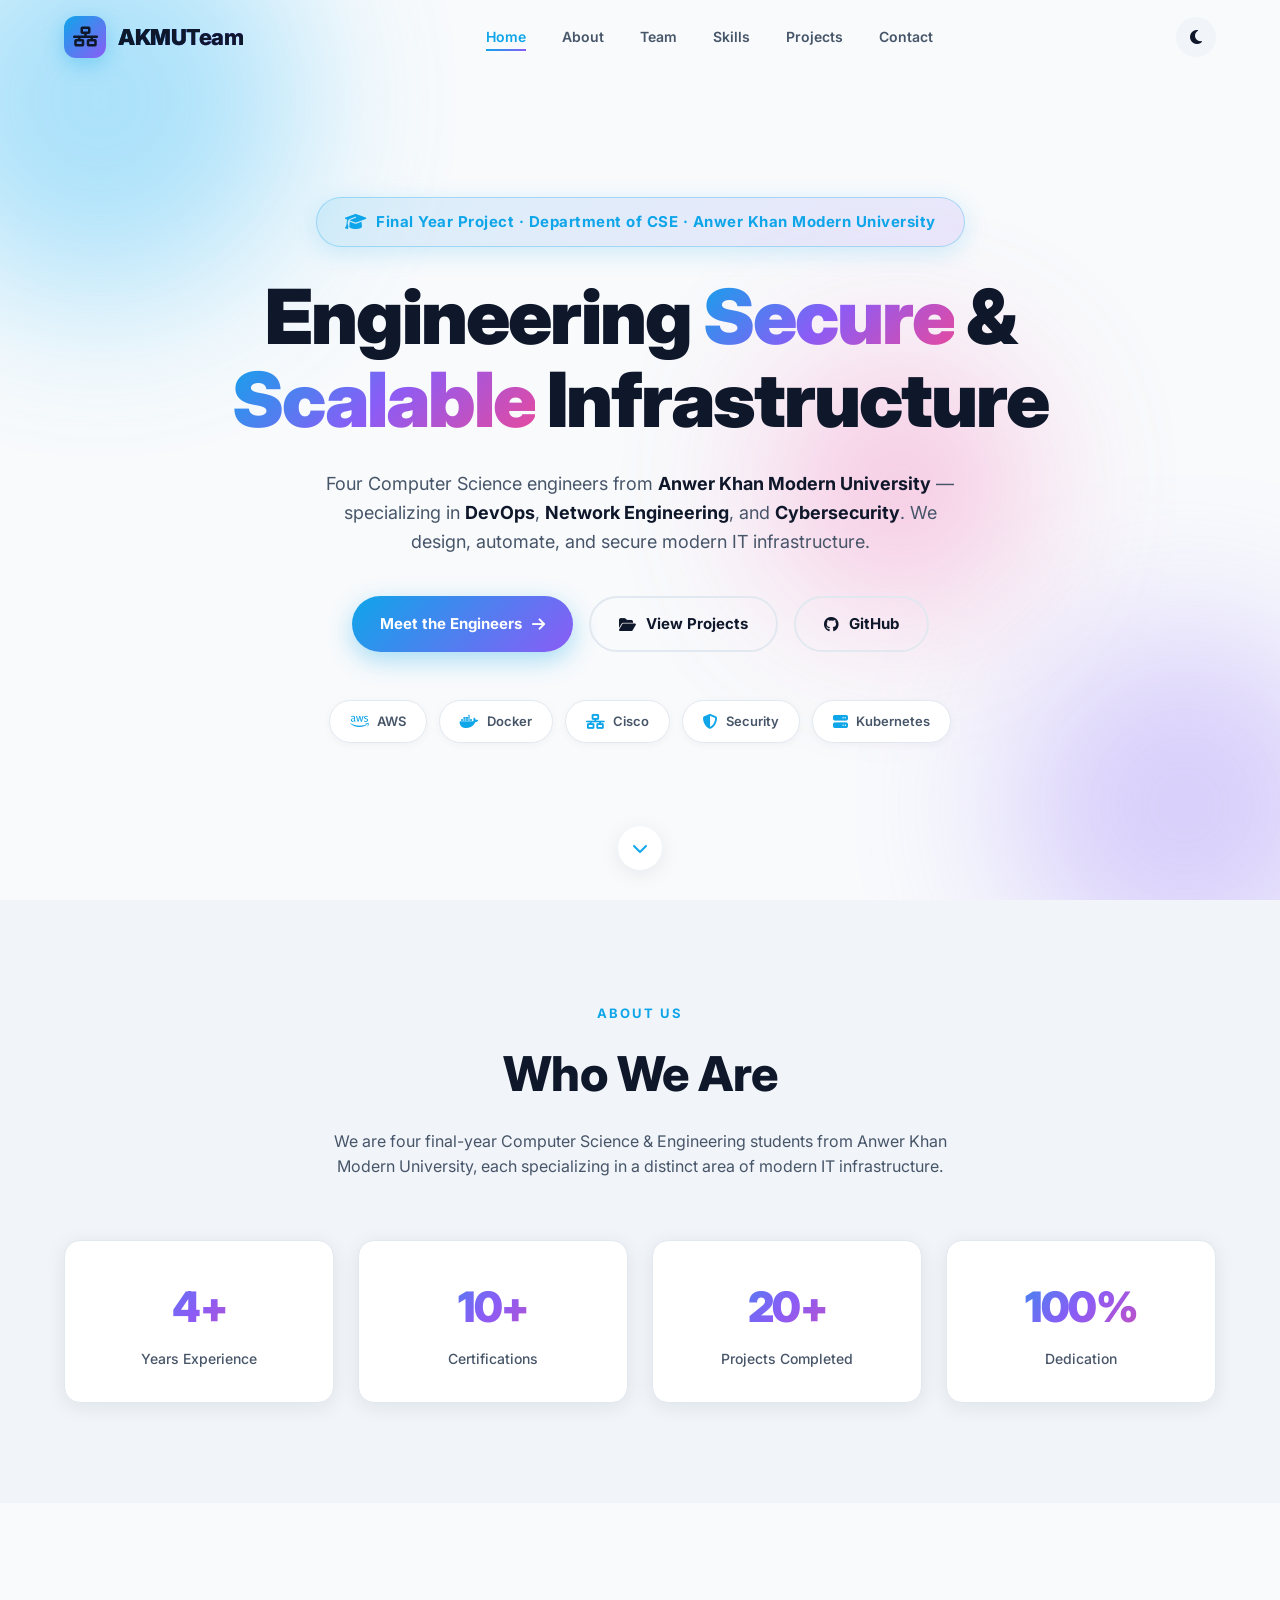
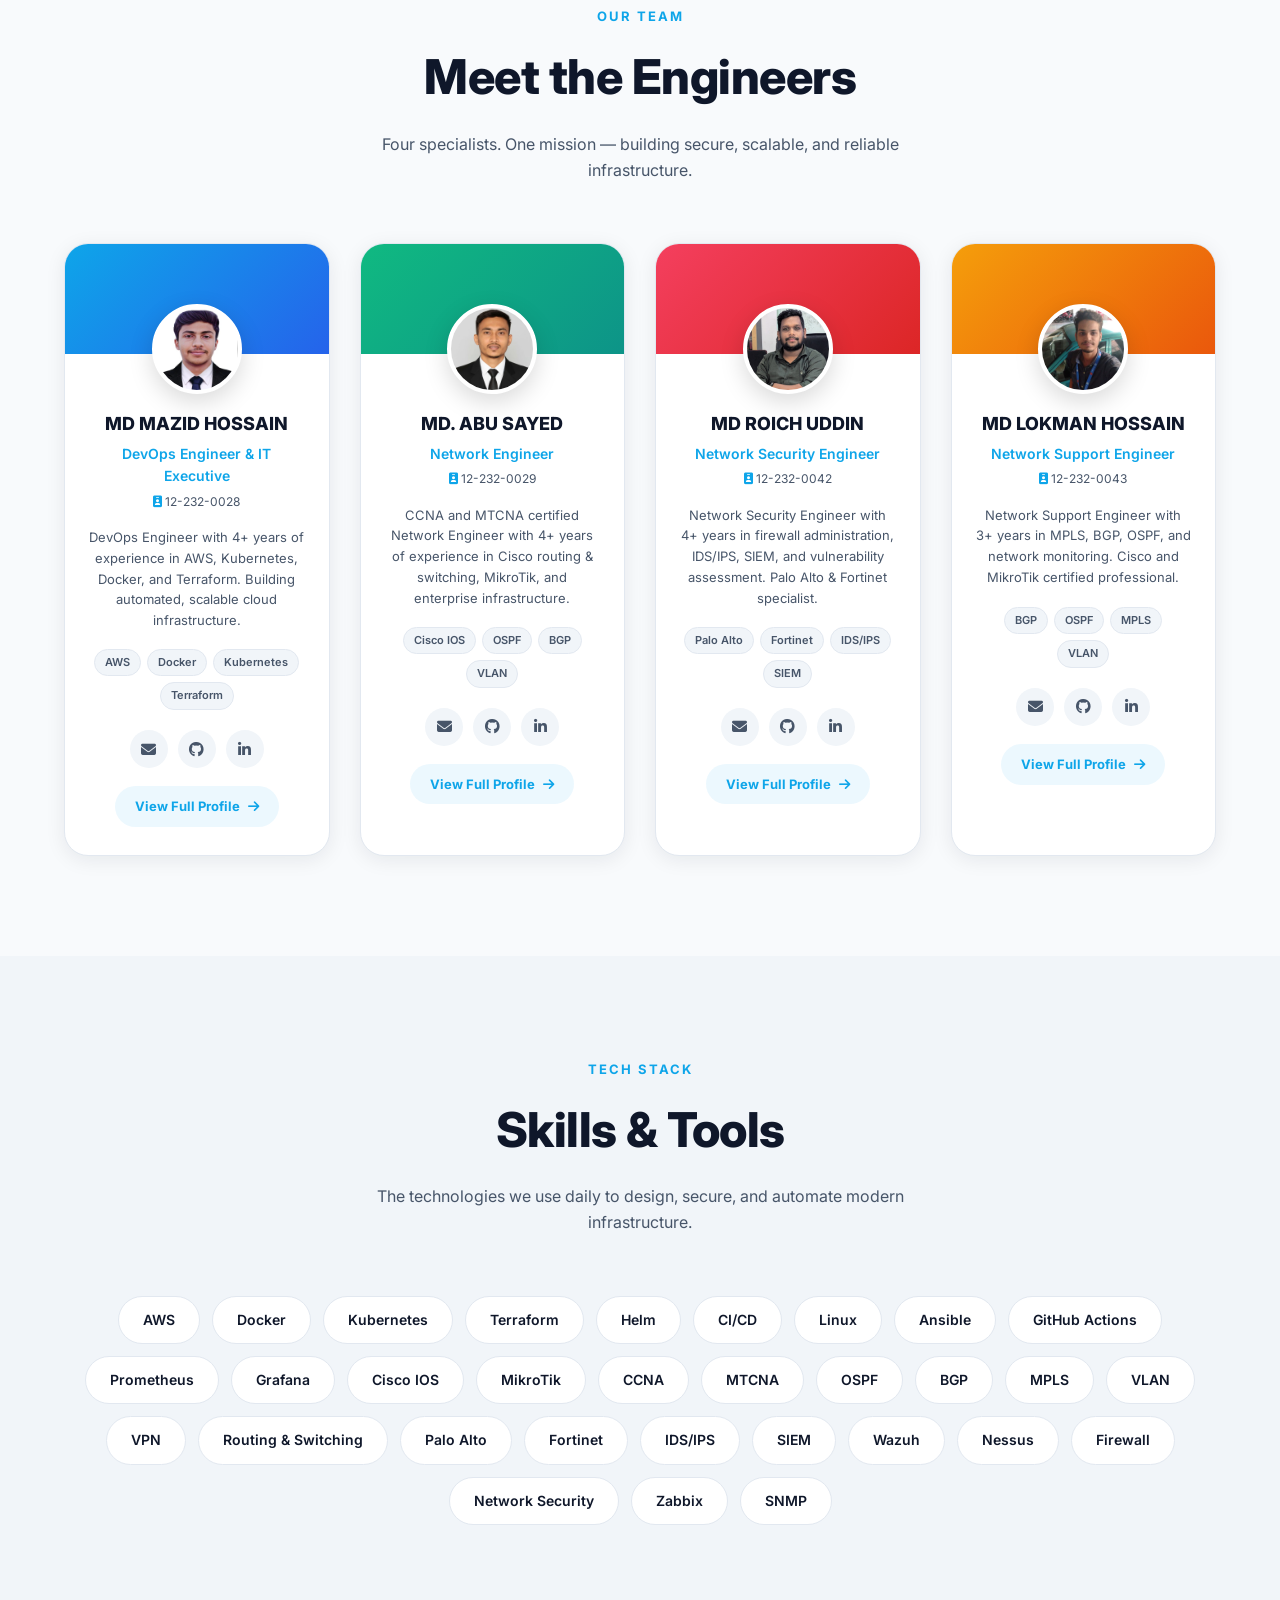
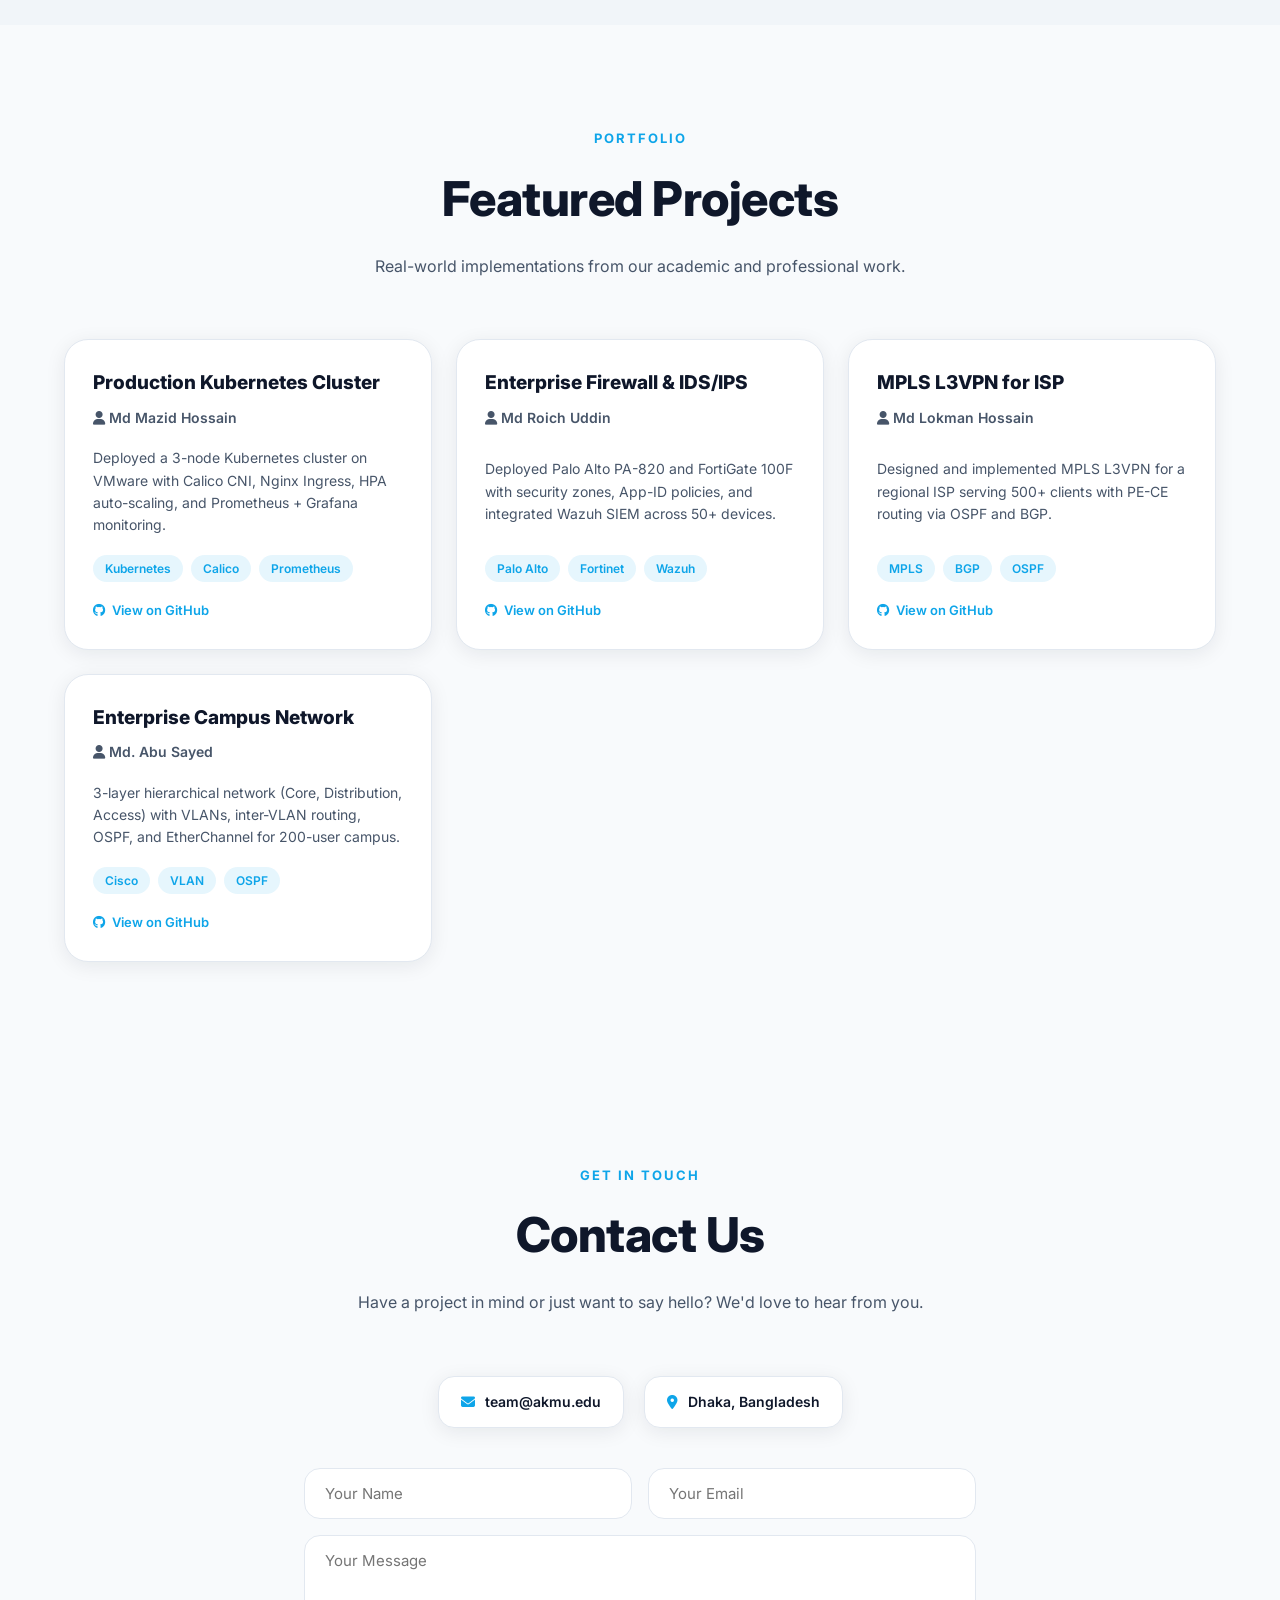
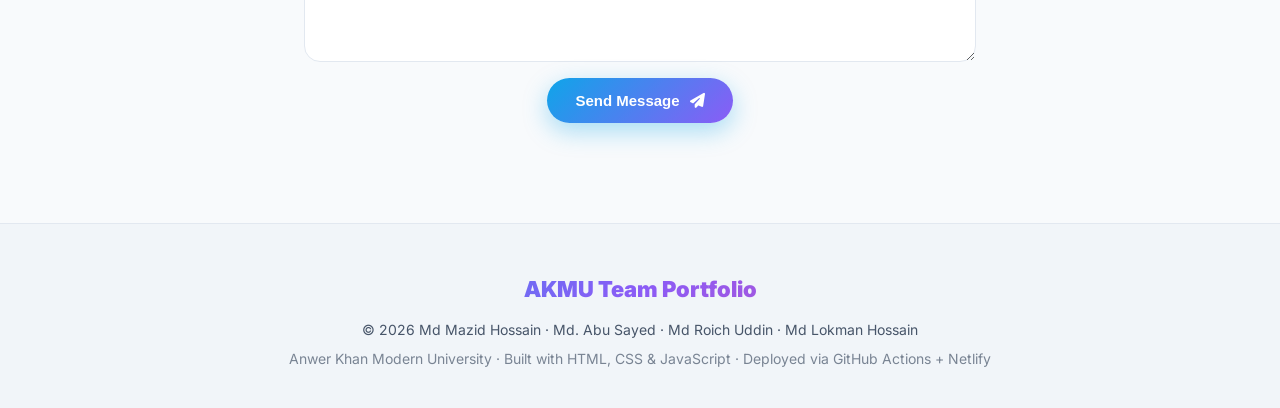
==== commit 53084ef0: "feat: enhance logo with gradient icon and hover animation" ====
--- a/index.html
+++ b/index.html
@@ -25,7 +25,10 @@
 
   <nav class="navbar" id="navbar">
     <div class="nav-container">
-      <a href="#home" class="logo">AKMU<span>Team</span></a>
+      <a href="#home" class="logo">
+      <span class="logo-icon"><i class="fas fa-network-wired"></i></span>
+      <span class="logo-text">AKMU<span>Team</span></span>
+    </a>
       <ul class="nav-links" id="navLinks">
         <li><a href="#home" class="active">Home</a></li>
         <li><a href="#about">About</a></li>
--- a/css/style.css
+++ b/css/style.css
@@ -638,3 +638,57 @@
   box-shadow: 0 8px 20px rgba(14, 165, 233, 0.15);
 }
 
+
+/* ═══════════════════════════════════════════
+   ENHANCED LOGO
+   ═══════════════════════════════════════════ */
+
+.logo {
+  display: inline-flex;
+  align-items: center;
+  gap: 12px;
+  text-decoration: none;
+  transition: var(--transition);
+}
+
+.logo:hover {
+  transform: translateY(-2px);
+}
+
+.logo-icon {
+  width: 42px;
+  height: 42px;
+  border-radius: 12px;
+  background: linear-gradient(135deg, #0ea5e9, #8b5cf6);
+  display: flex;
+  align-items: center;
+  justify-content: center;
+  color: #fff;
+  font-size: 20px;
+  box-shadow: 0 6px 20px rgba(14, 165, 233, 0.35);
+  transition: var(--transition);
+  flex-shrink: 0;
+}
+
+.logo:hover .logo-icon {
+  transform: rotate(-8deg) scale(1.05);
+  box-shadow: 0 8px 24px rgba(14, 165, 233, 0.5);
+}
+
+.logo-text {
+  font-size: 22px;
+  font-weight: 900;
+  letter-spacing: -0.5px;
+  background: linear-gradient(135deg, #0ea5e9, #8b5cf6);
+  -webkit-background-clip: text;
+  background-clip: text;
+  -webkit-text-fill-color: transparent;
+  line-height: 1;
+}
+
+.logo-text span {
+  -webkit-text-fill-color: var(--text);
+  color: var(--text);
+  font-weight: 800;
+}
+
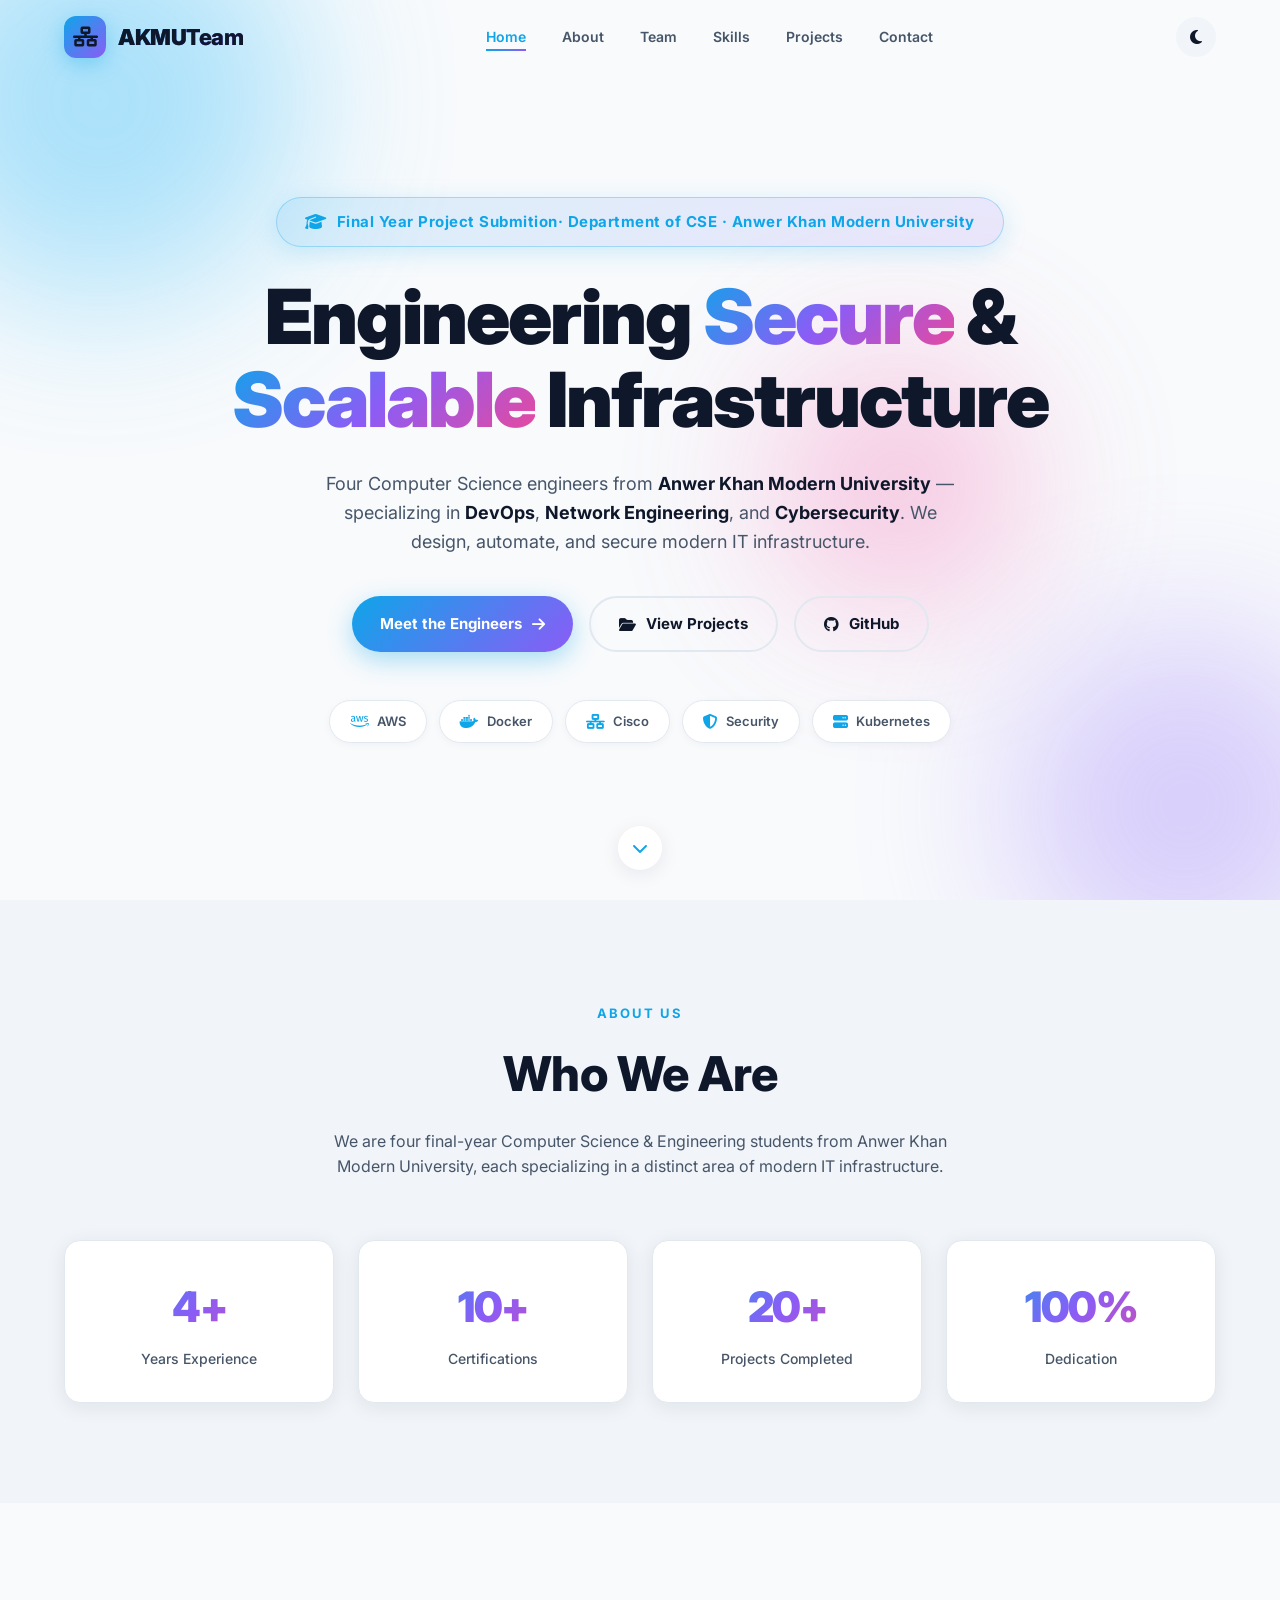
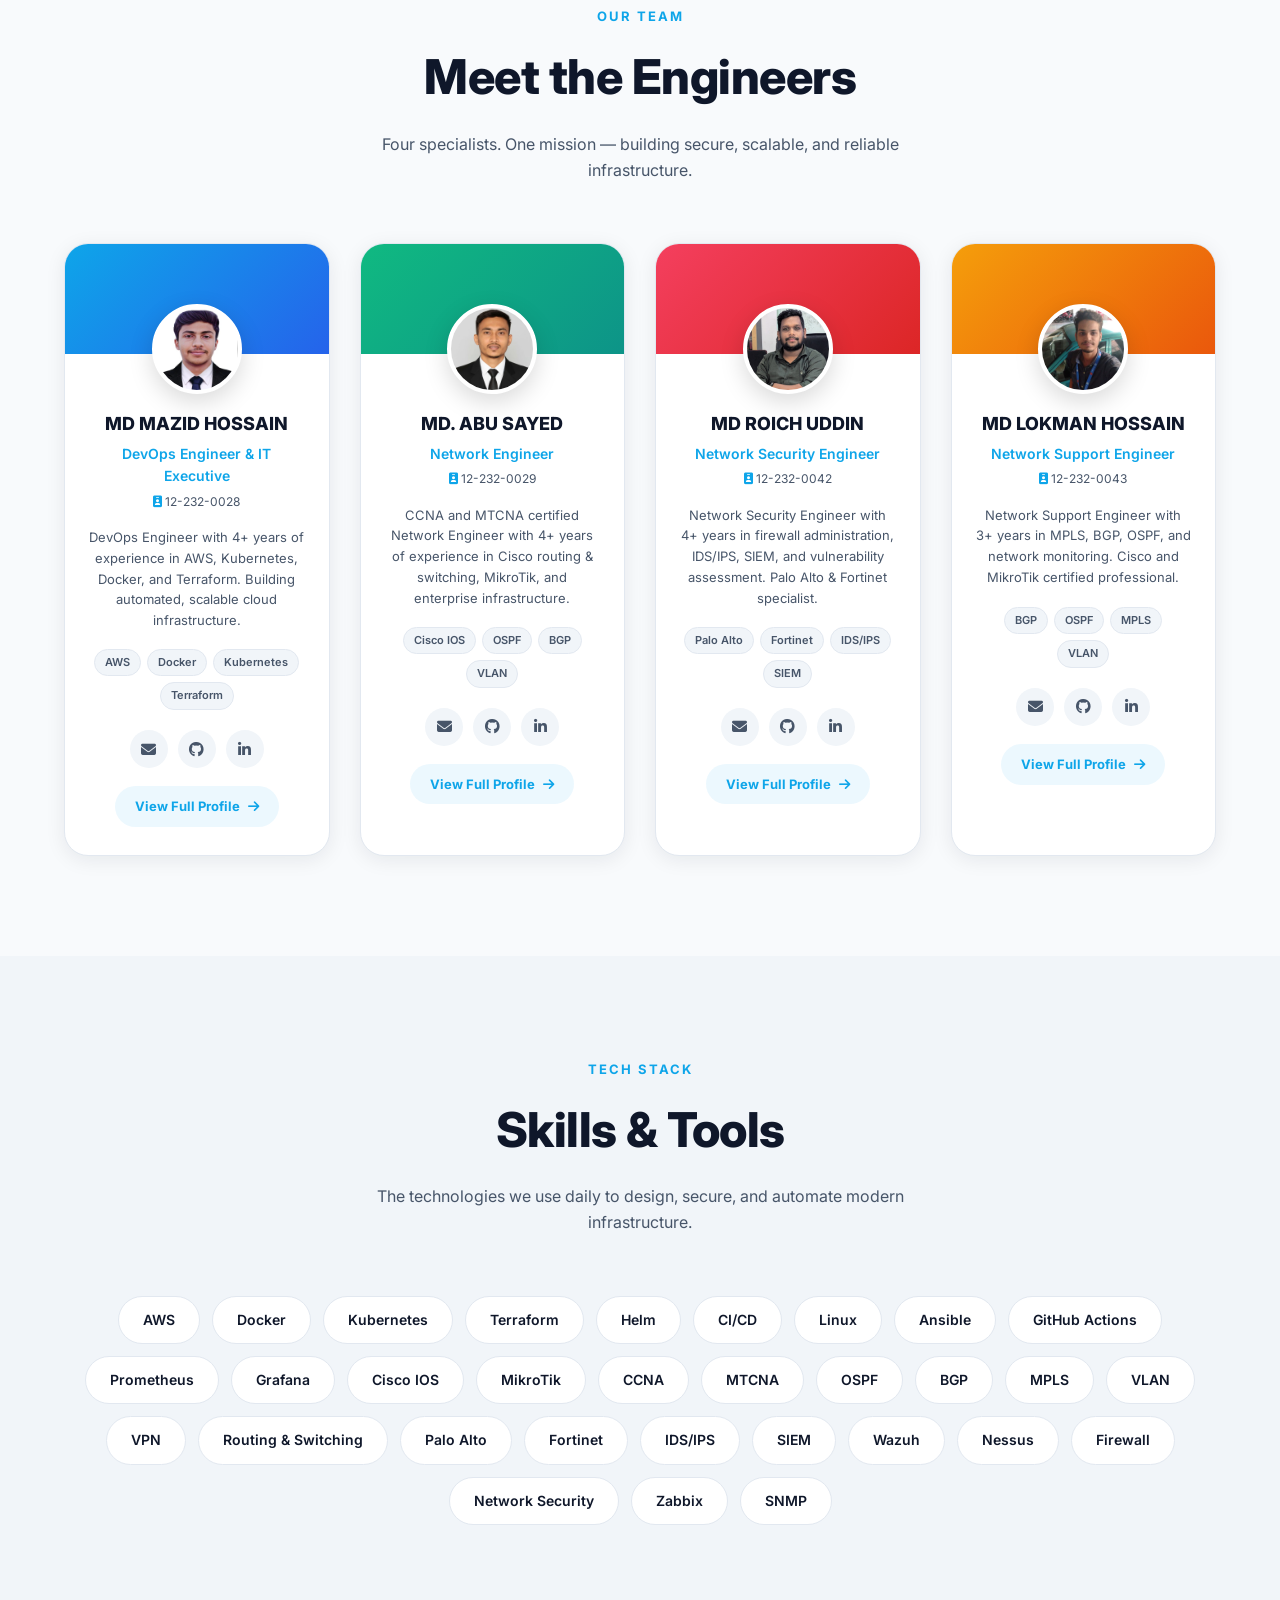
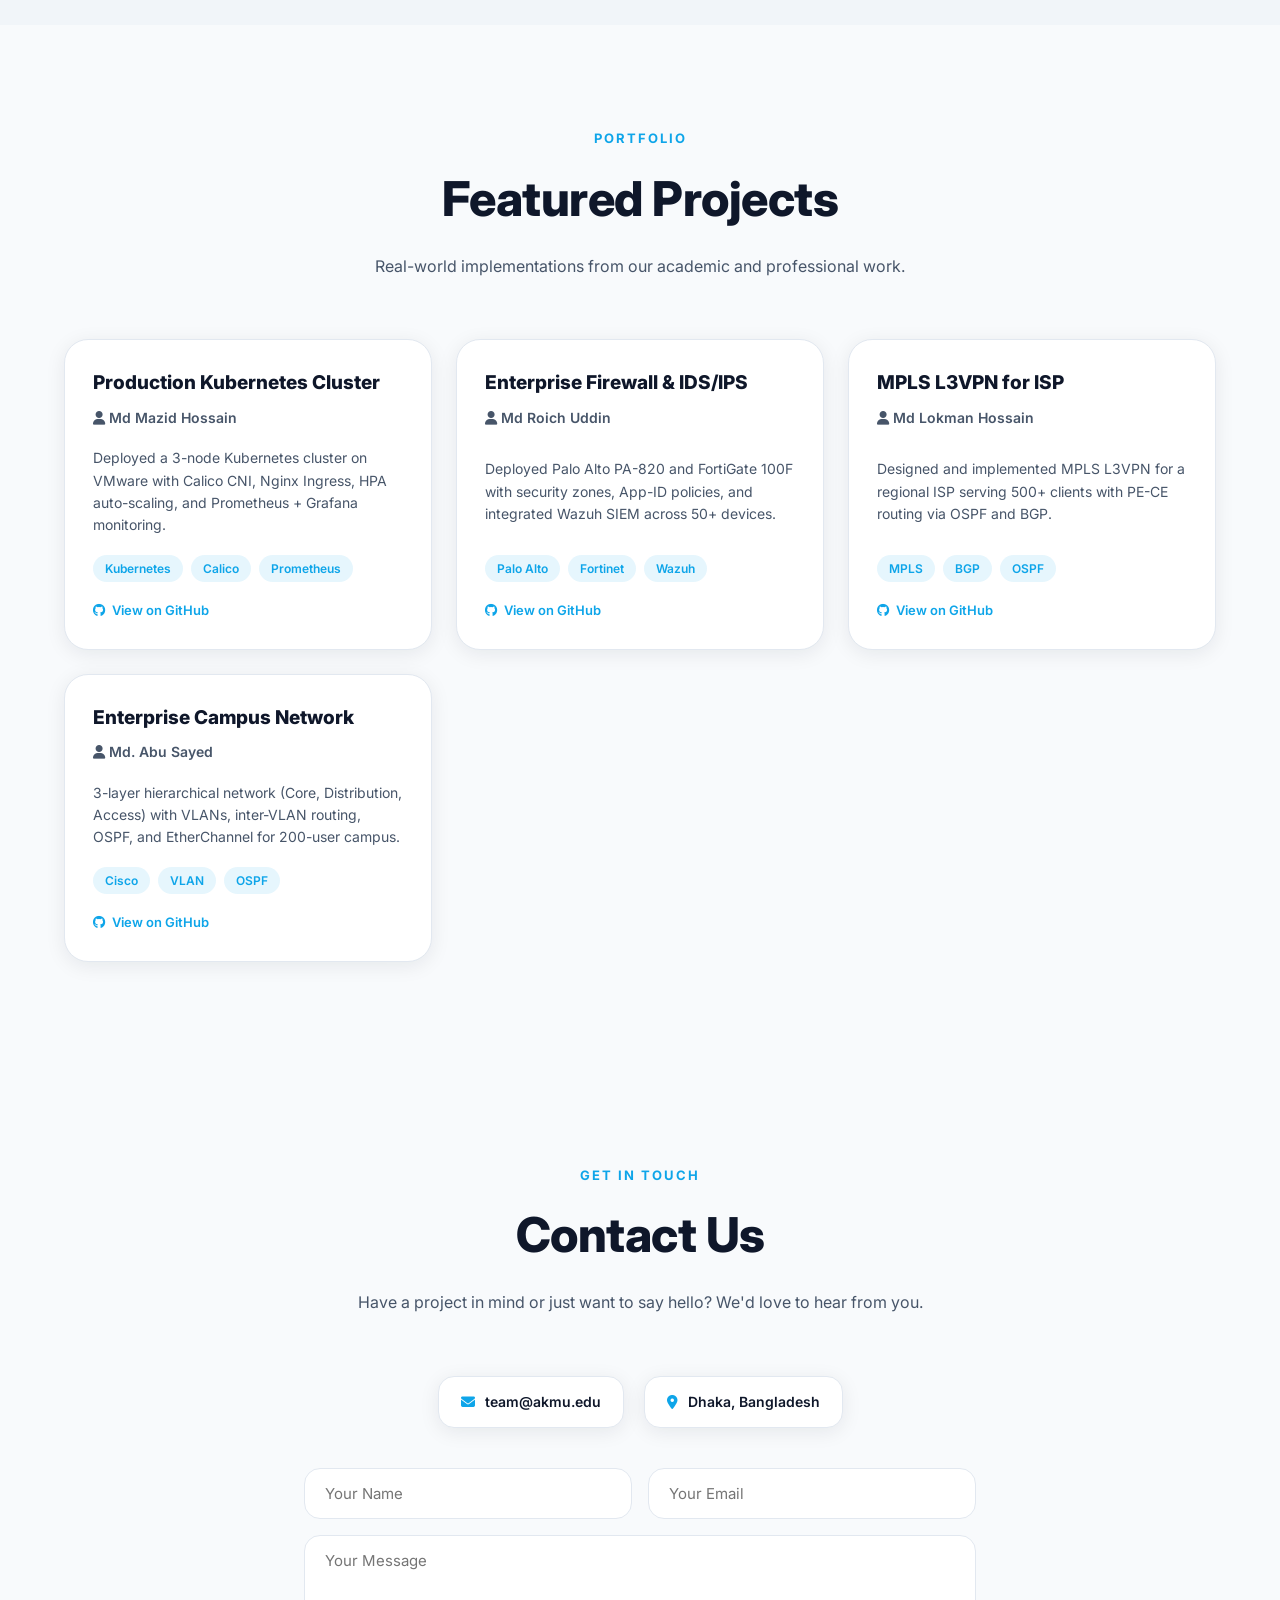
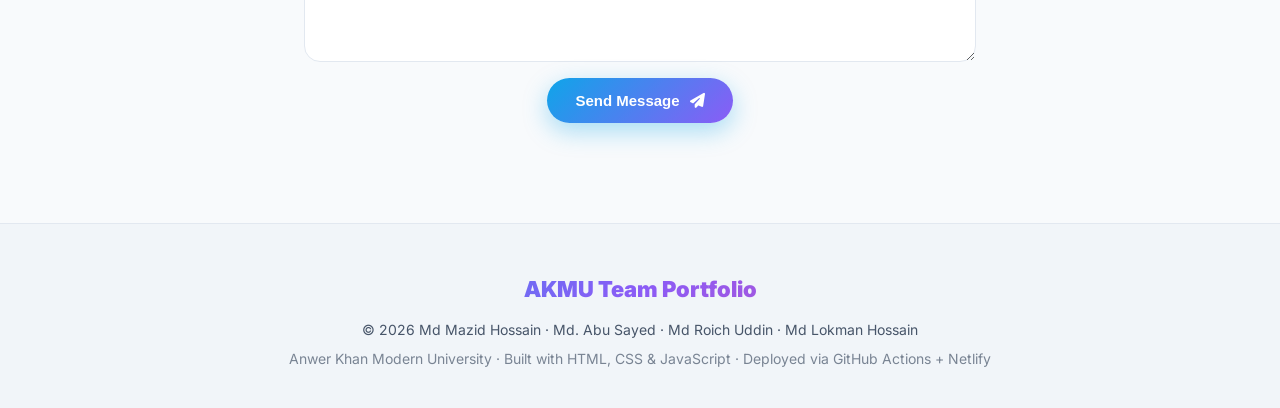
==== commit a7b3a62f: "Update project submission text in index.html" ====
--- a/index.html
+++ b/index.html
@@ -54,7 +54,7 @@
     <div class="blob blob-3"></div>
     <div class="hero-content">
       <span class="hero-badge">
-        <i class="fas fa-graduation-cap"></i> Final Year Project · Department of CSE · Anwer Khan Modern University
+        <i class="fas fa-graduation-cap"></i> Final Year Project Submition· Department of CSE · Anwer Khan Modern University
       </span>
       <h1>
         Engineering <span class="gradient-text">Secure</span> &amp;<br>
@@ -183,4 +183,4 @@
   <script src="js/main.js"></script>
   <script src="js/darkmode.js"></script>
 </body>
-</html>+</html>
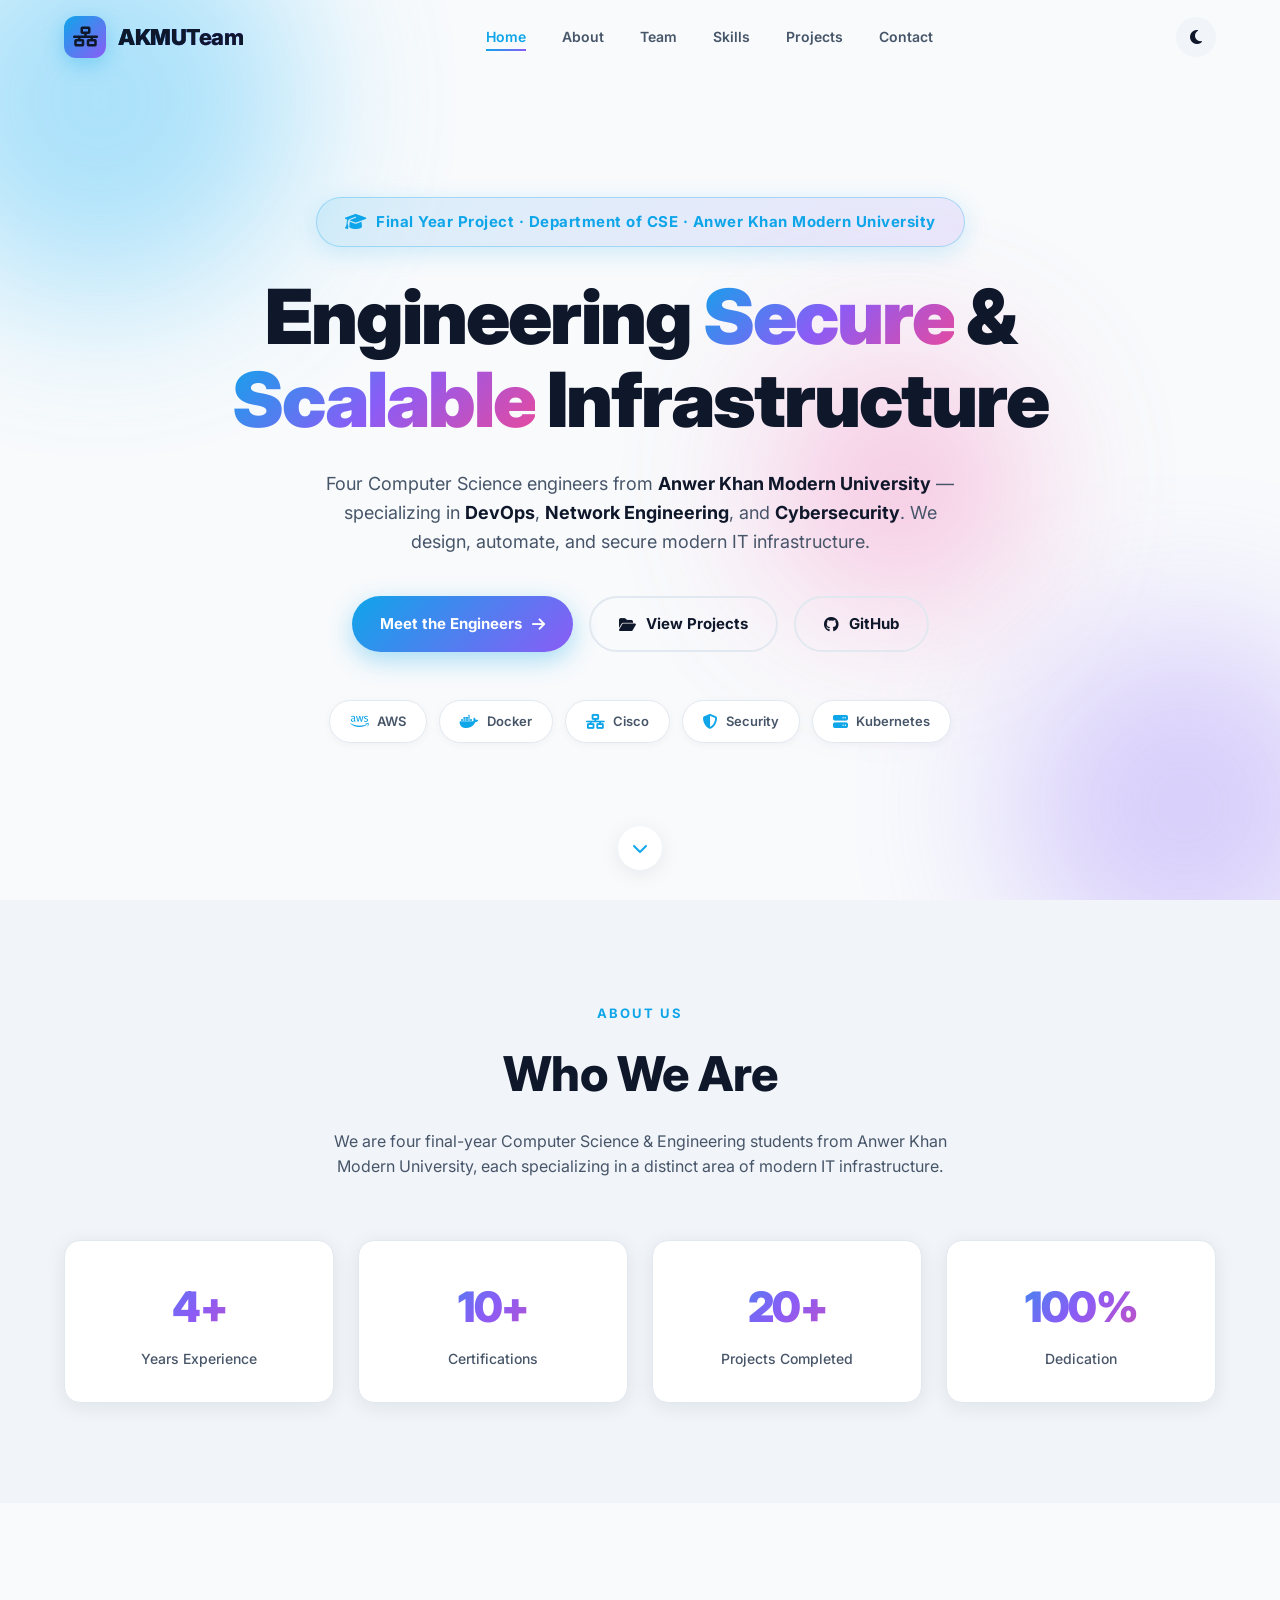
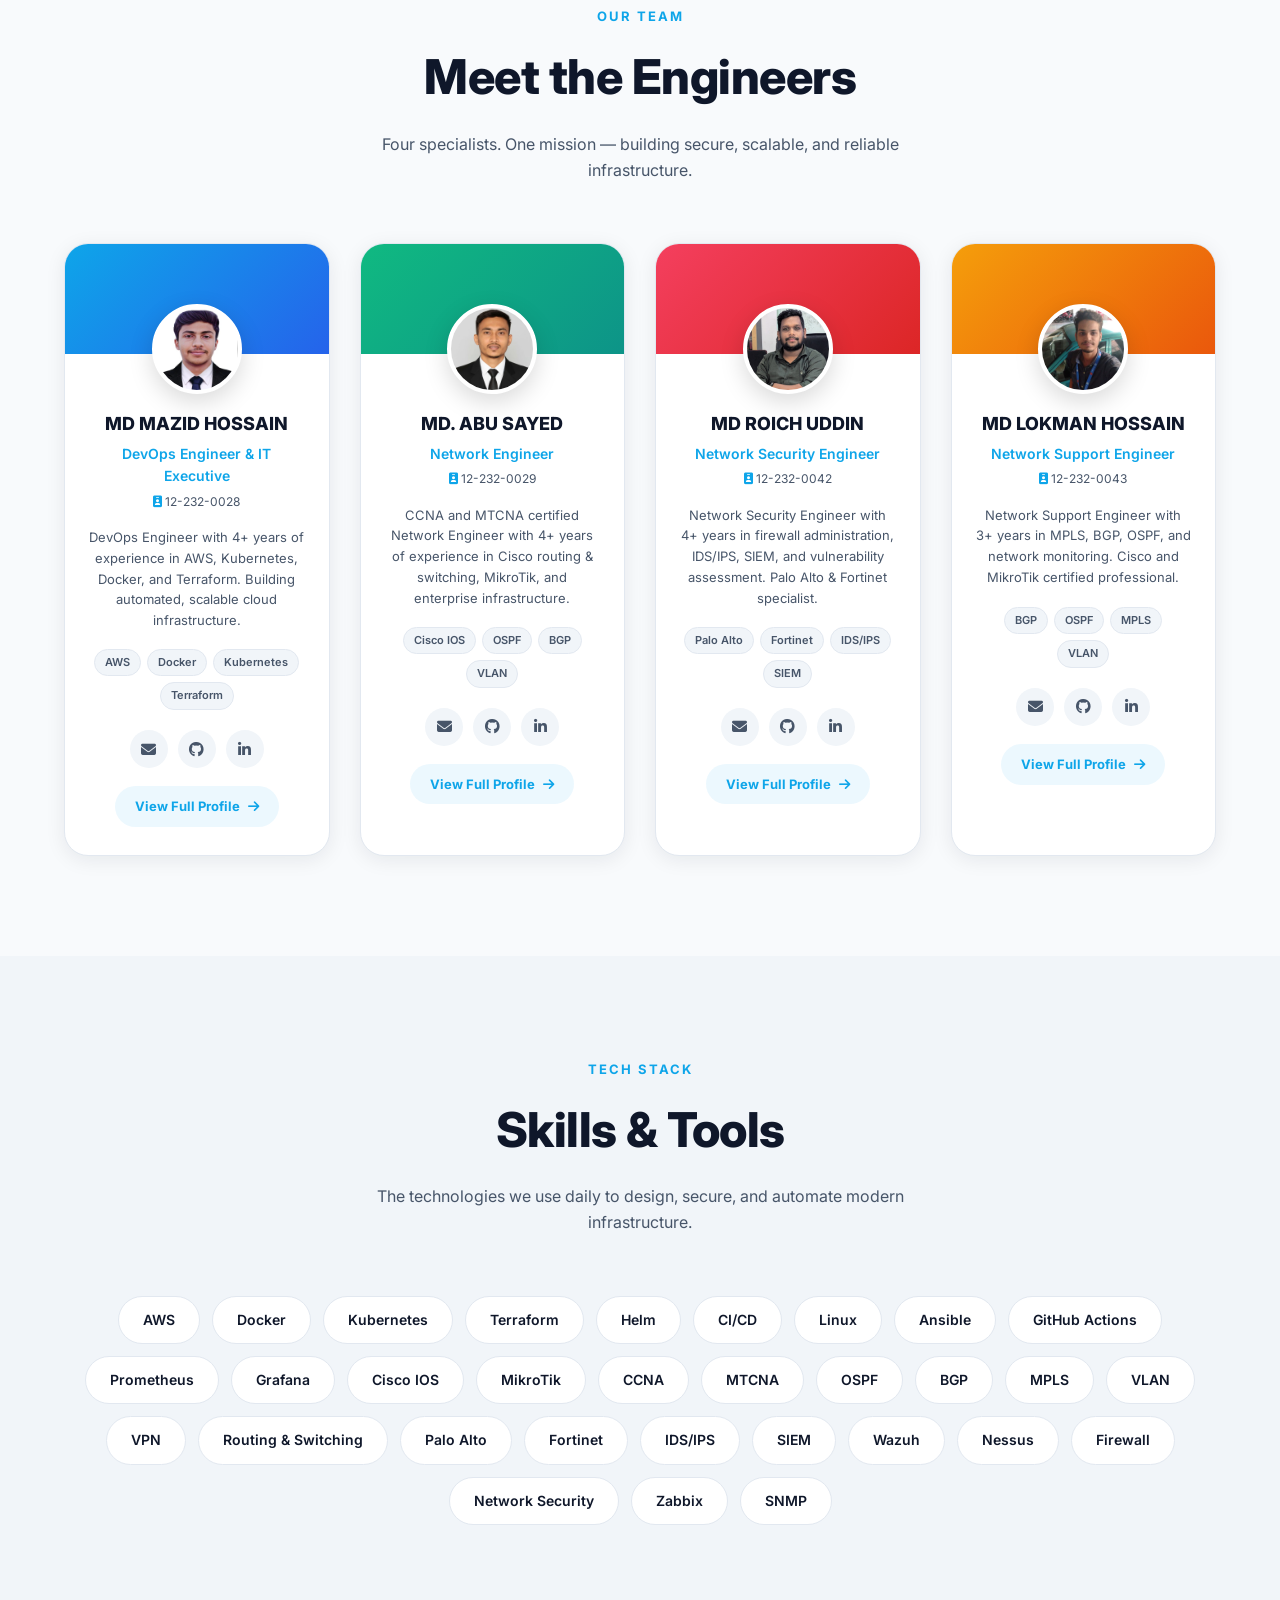
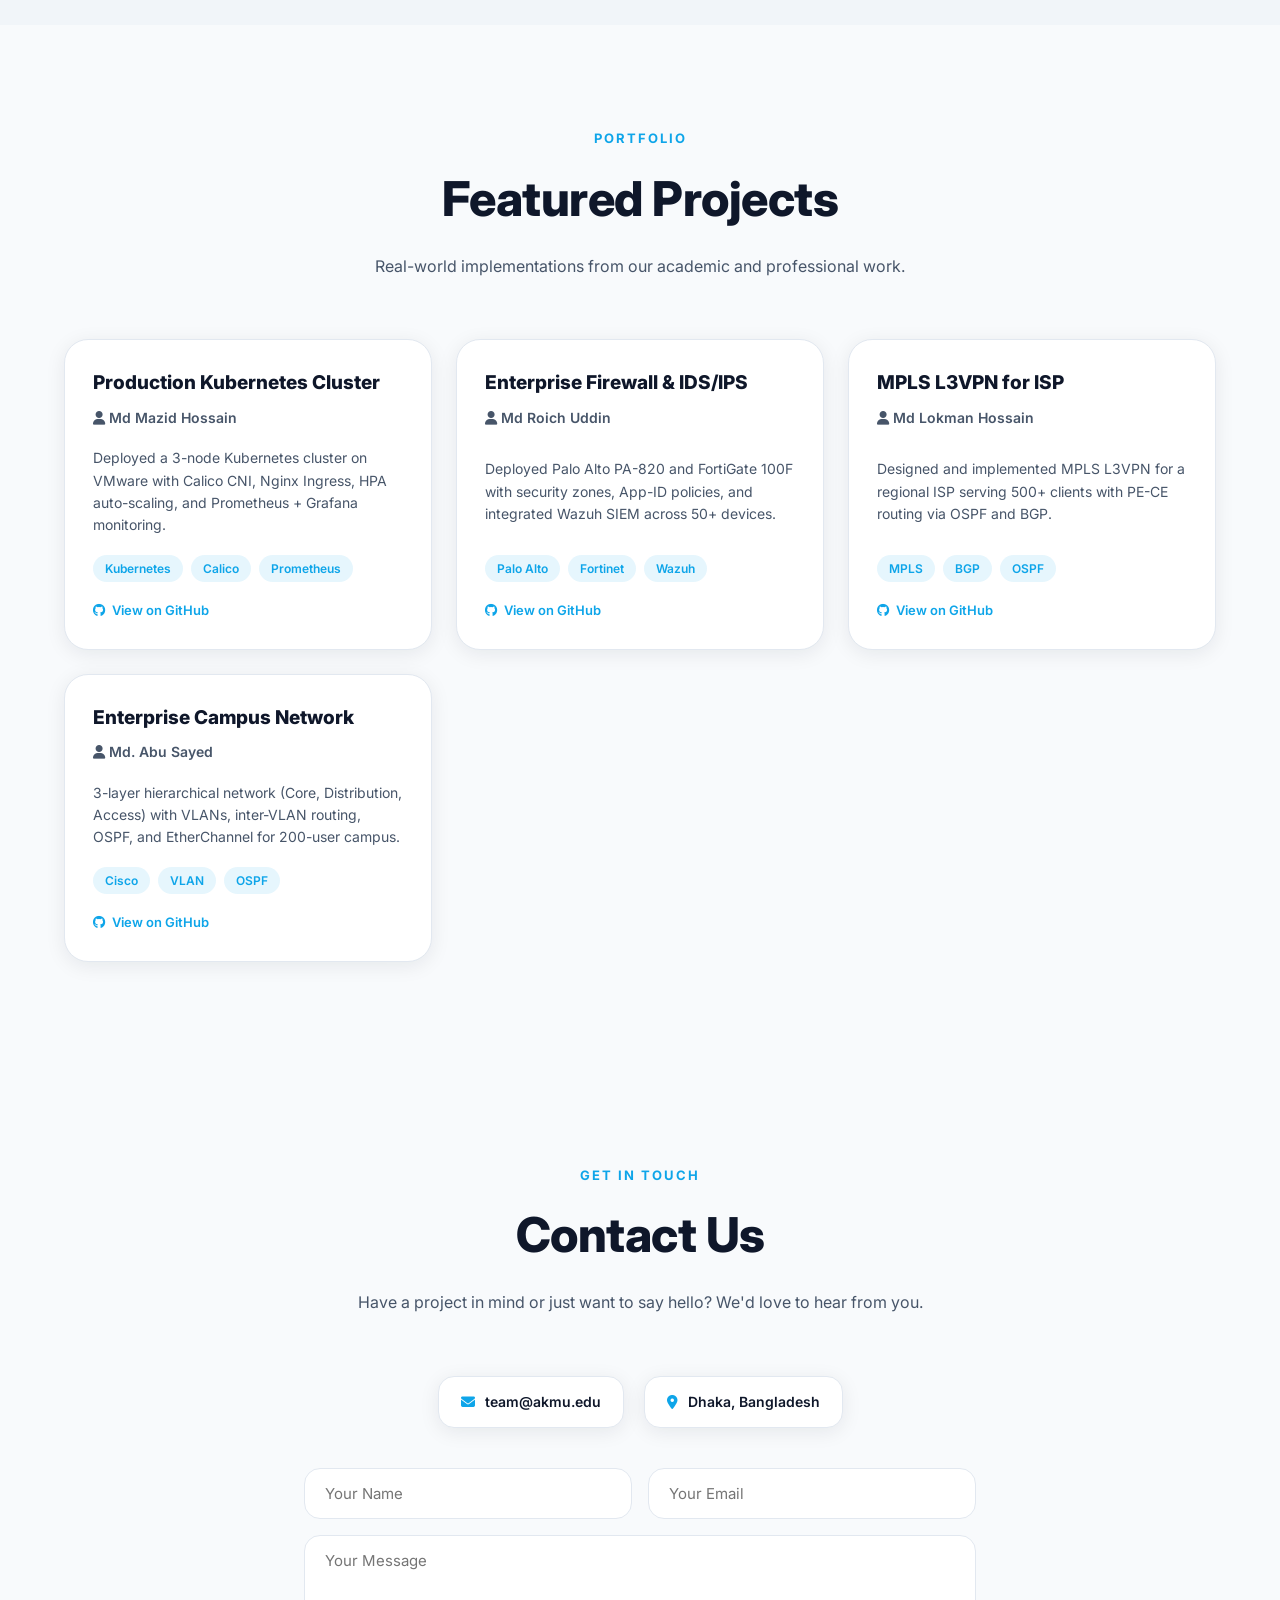
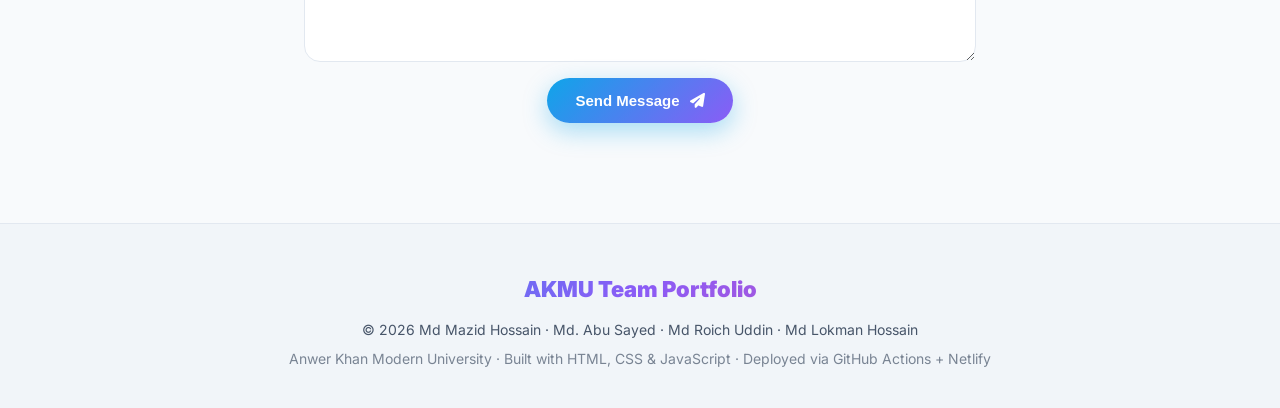
==== commit f2f98d7c: "Update project submission text in index.html" ====
--- a/index.html
+++ b/index.html
@@ -54,7 +54,7 @@
     <div class="blob blob-3"></div>
     <div class="hero-content">
       <span class="hero-badge">
-        <i class="fas fa-graduation-cap"></i> Final Year Project Submition· Department of CSE · Anwer Khan Modern University
+        <i class="fas fa-graduation-cap"></i> Final Year Project · Department of CSE · Anwer Khan Modern University
       </span>
       <h1>
         Engineering <span class="gradient-text">Secure</span> &amp;<br>
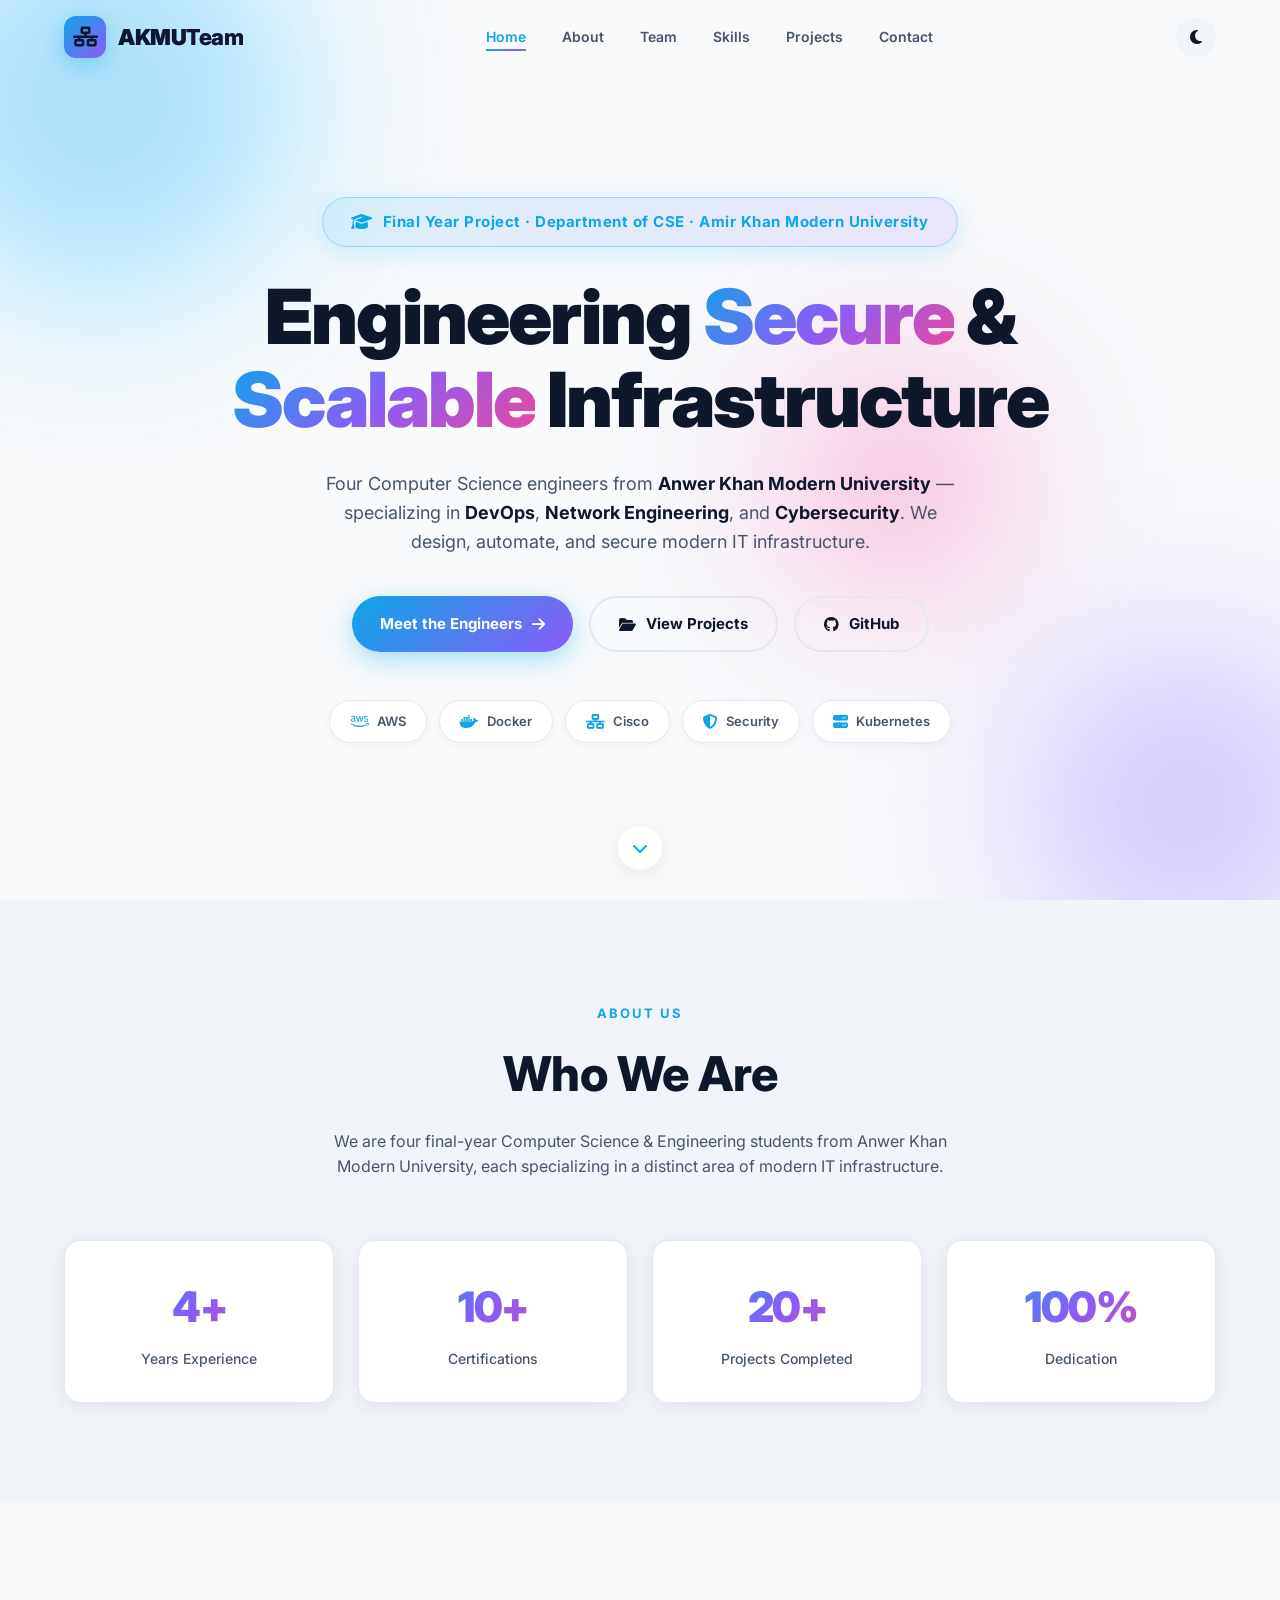
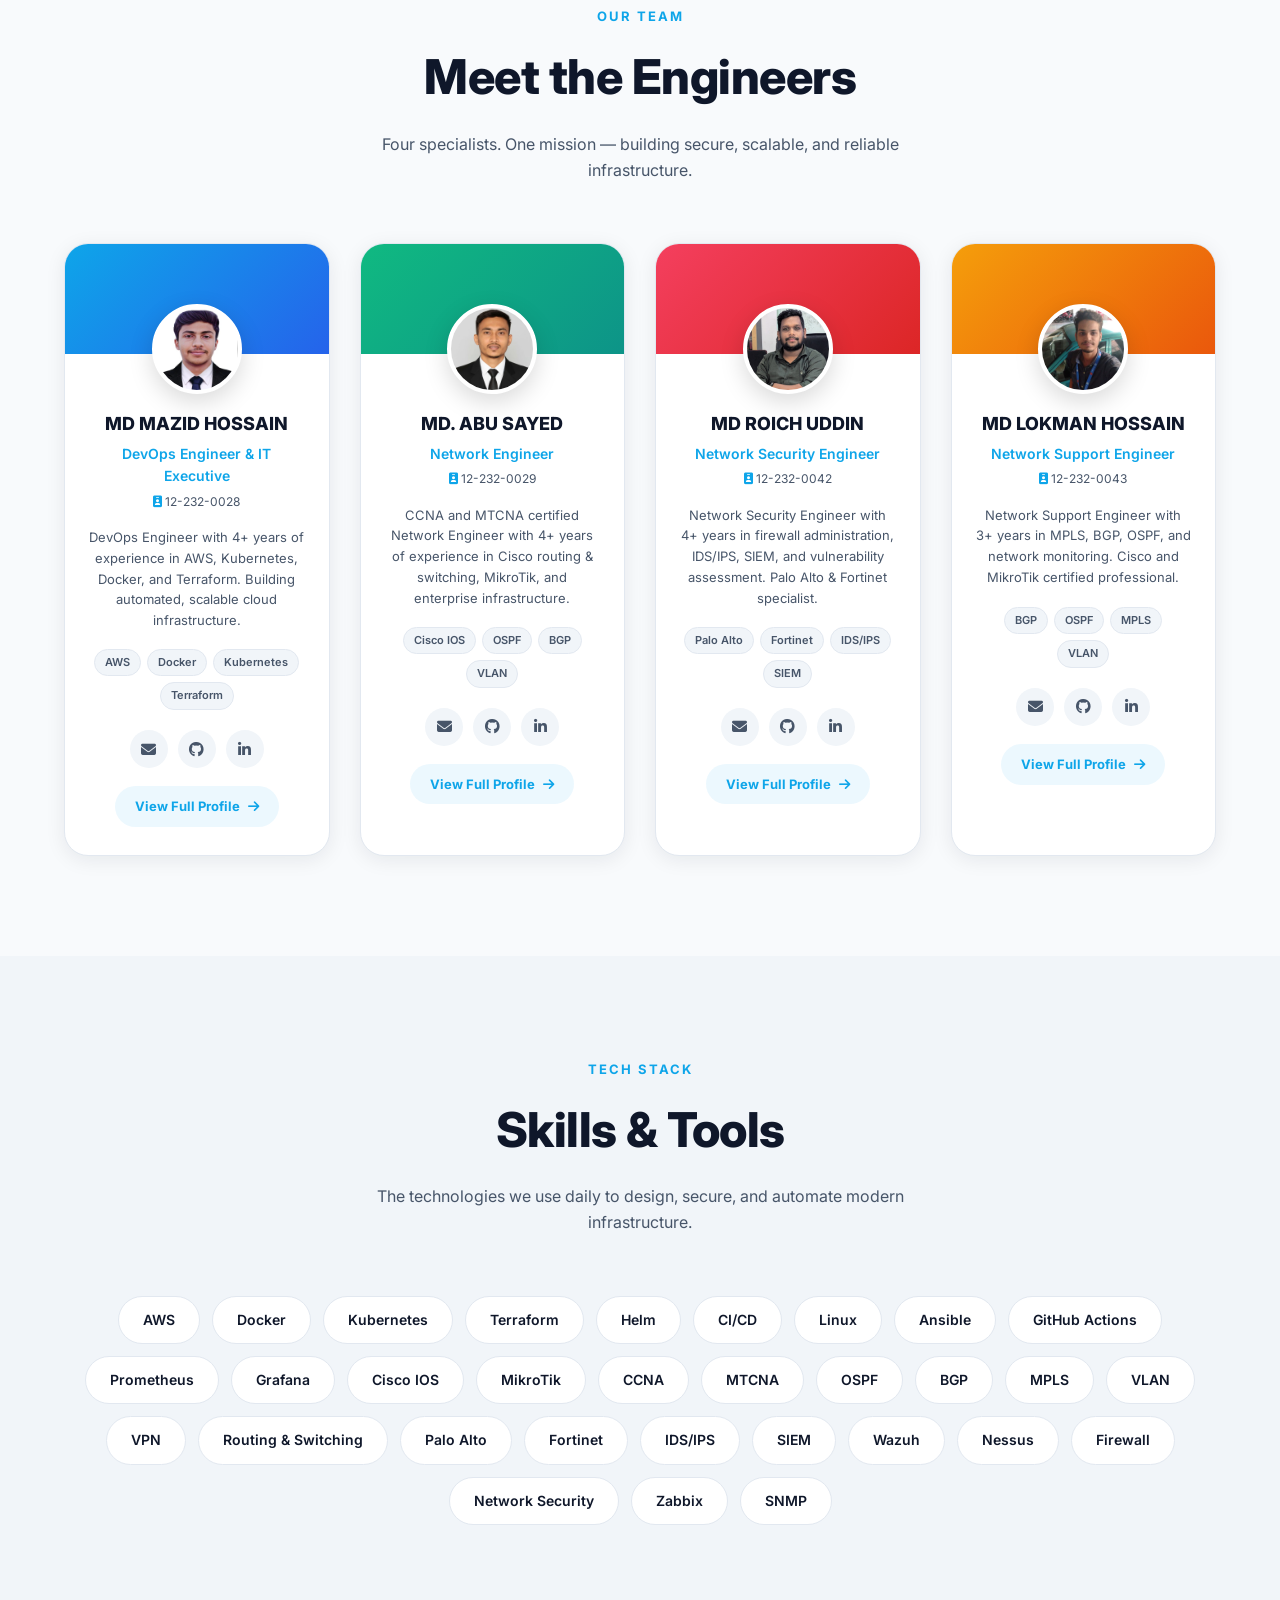
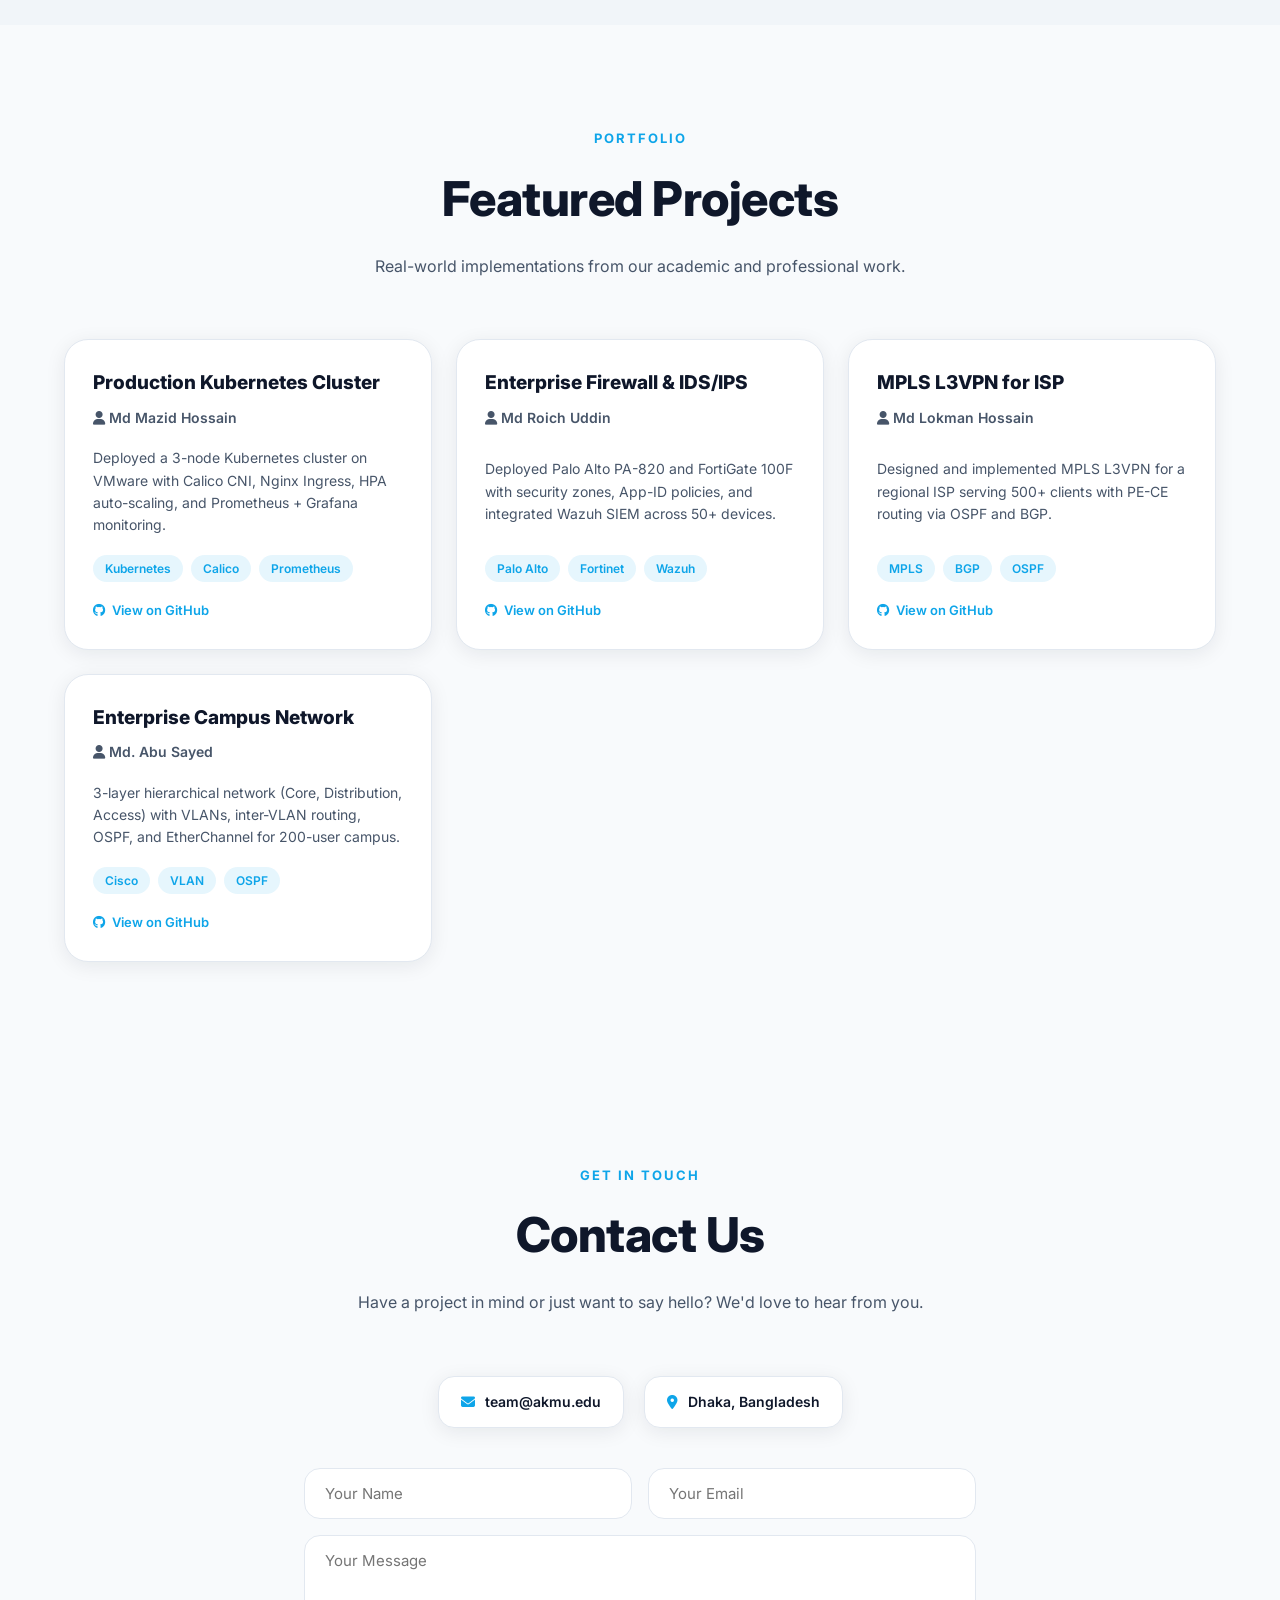
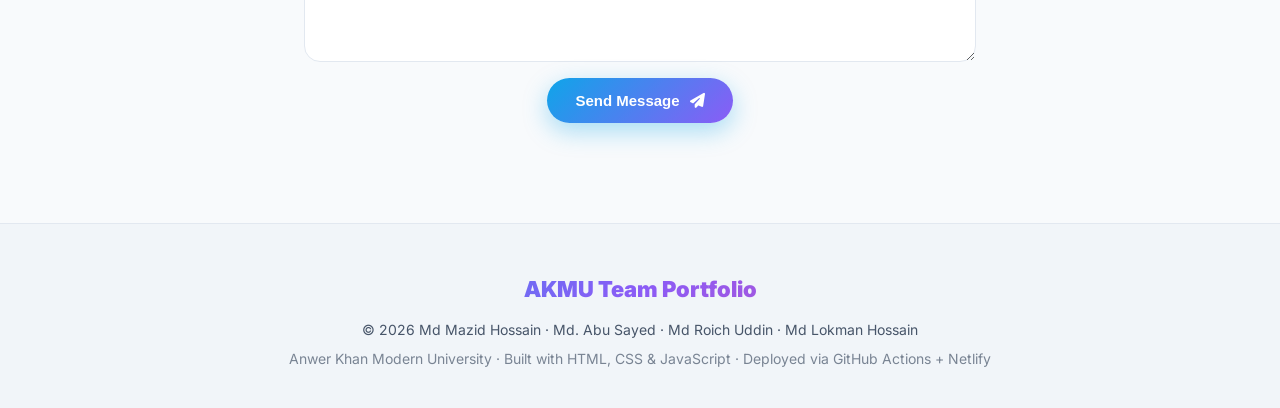
==== commit 0316e68f: "Update university name in hero badge" ====
--- a/index.html
+++ b/index.html
@@ -54,7 +54,7 @@
     <div class="blob blob-3"></div>
     <div class="hero-content">
       <span class="hero-badge">
-        <i class="fas fa-graduation-cap"></i> Final Year Project · Department of CSE · Anwer Khan Modern University
+        <i class="fas fa-graduation-cap"></i> Final Year Project · Department of CSE · Amir Khan Modern University
       </span>
       <h1>
         Engineering <span class="gradient-text">Secure</span> &amp;<br>
